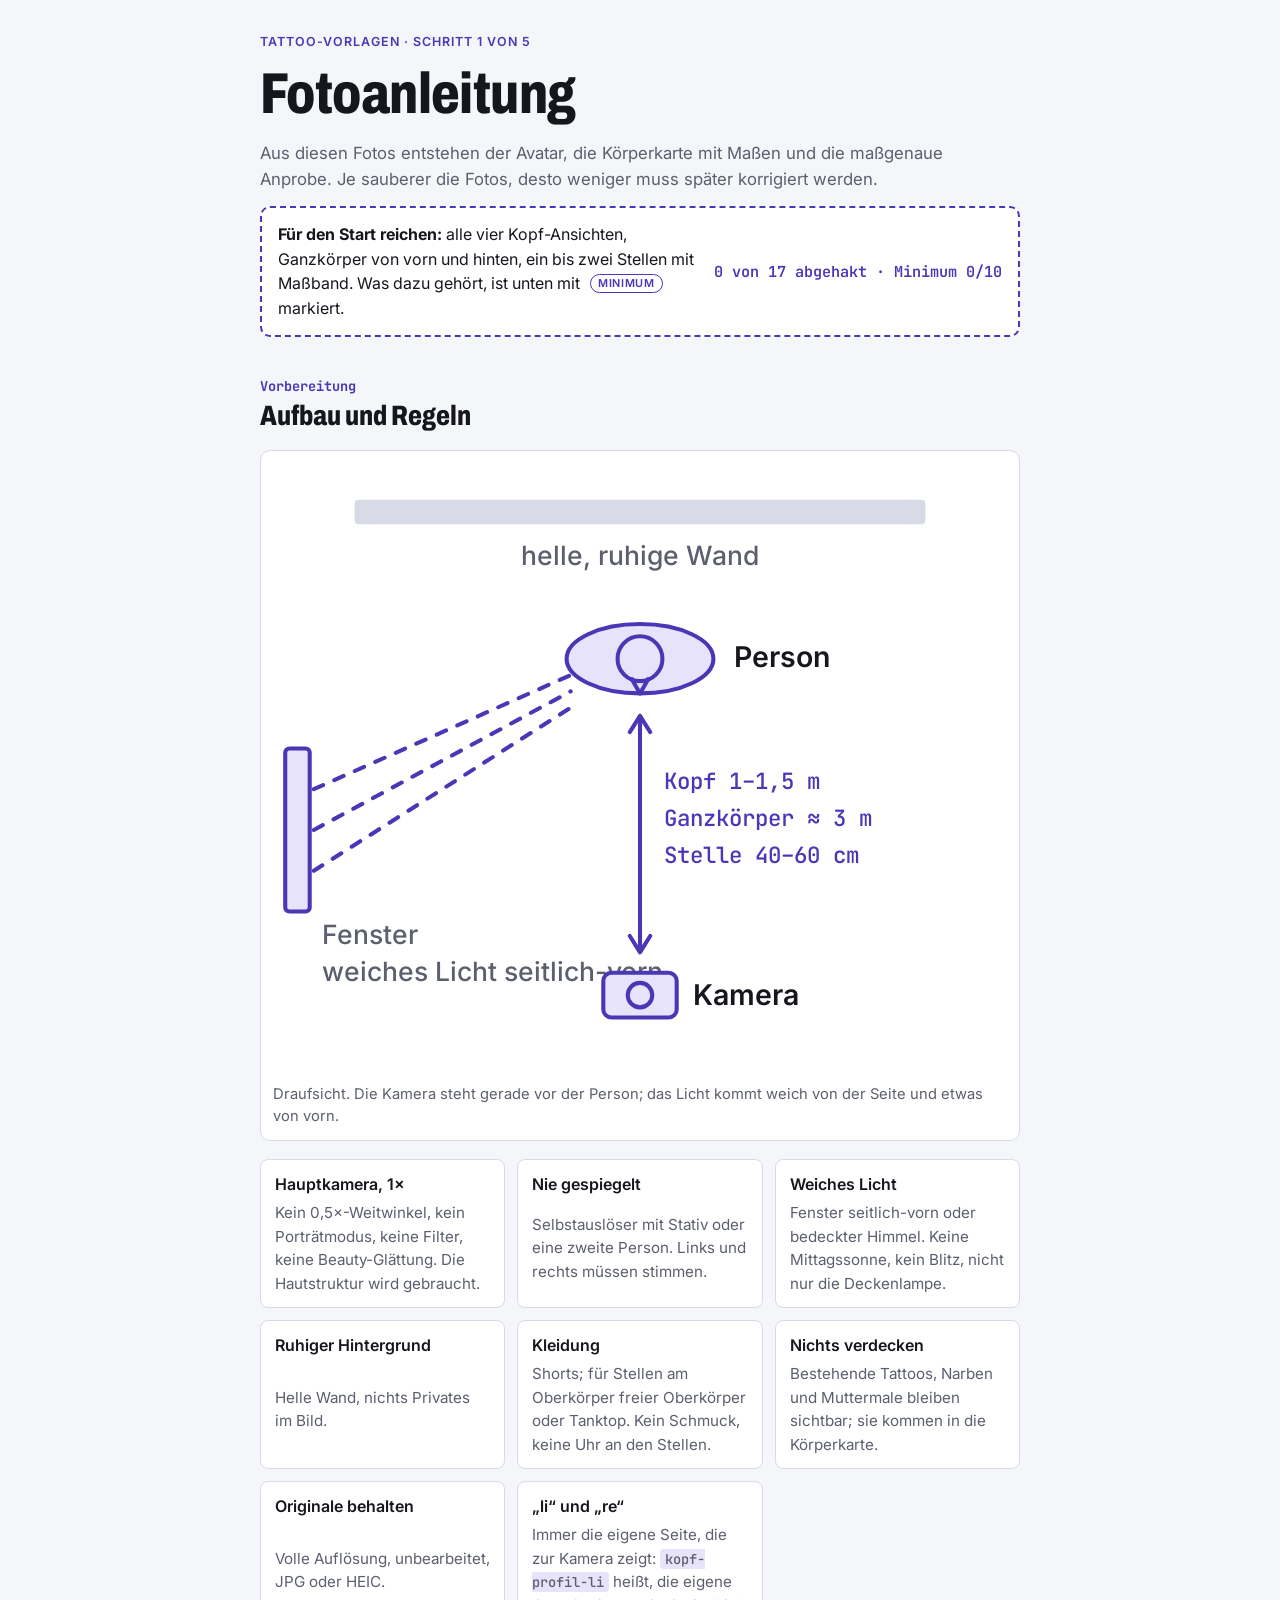
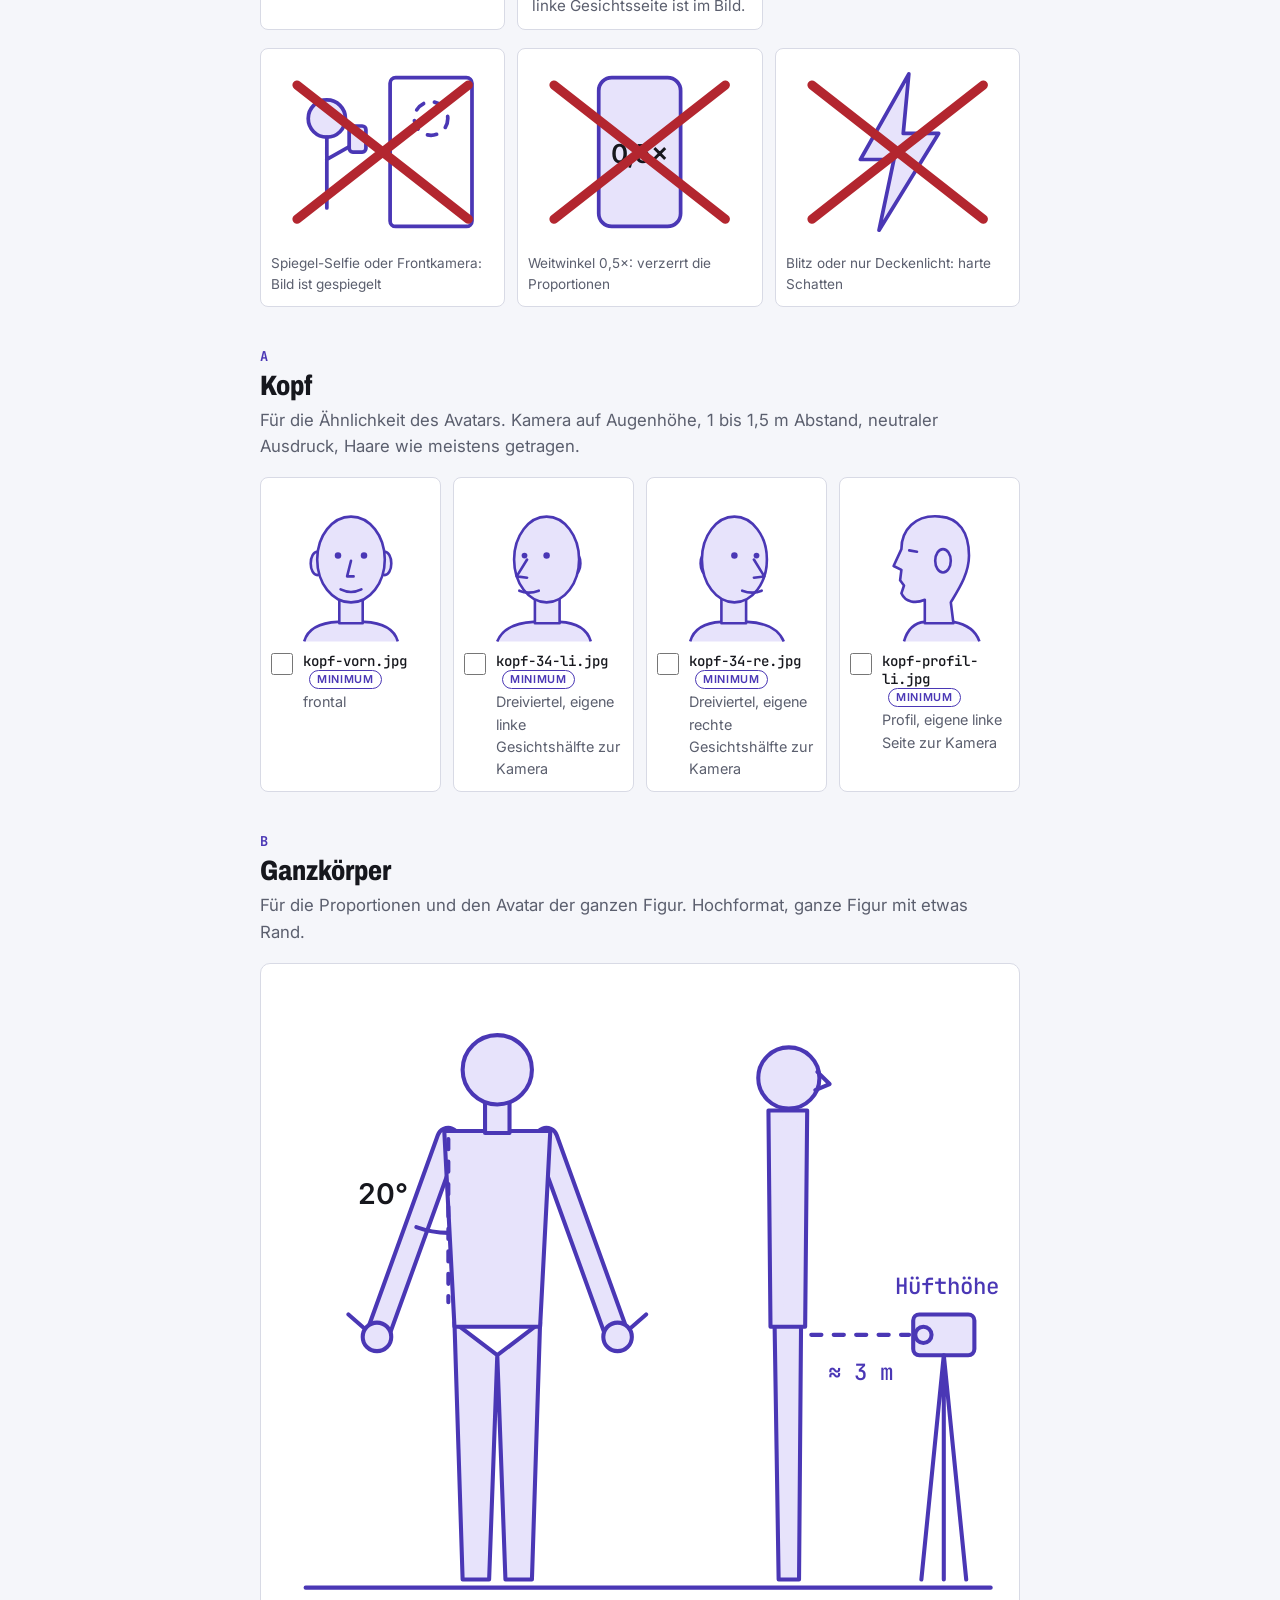
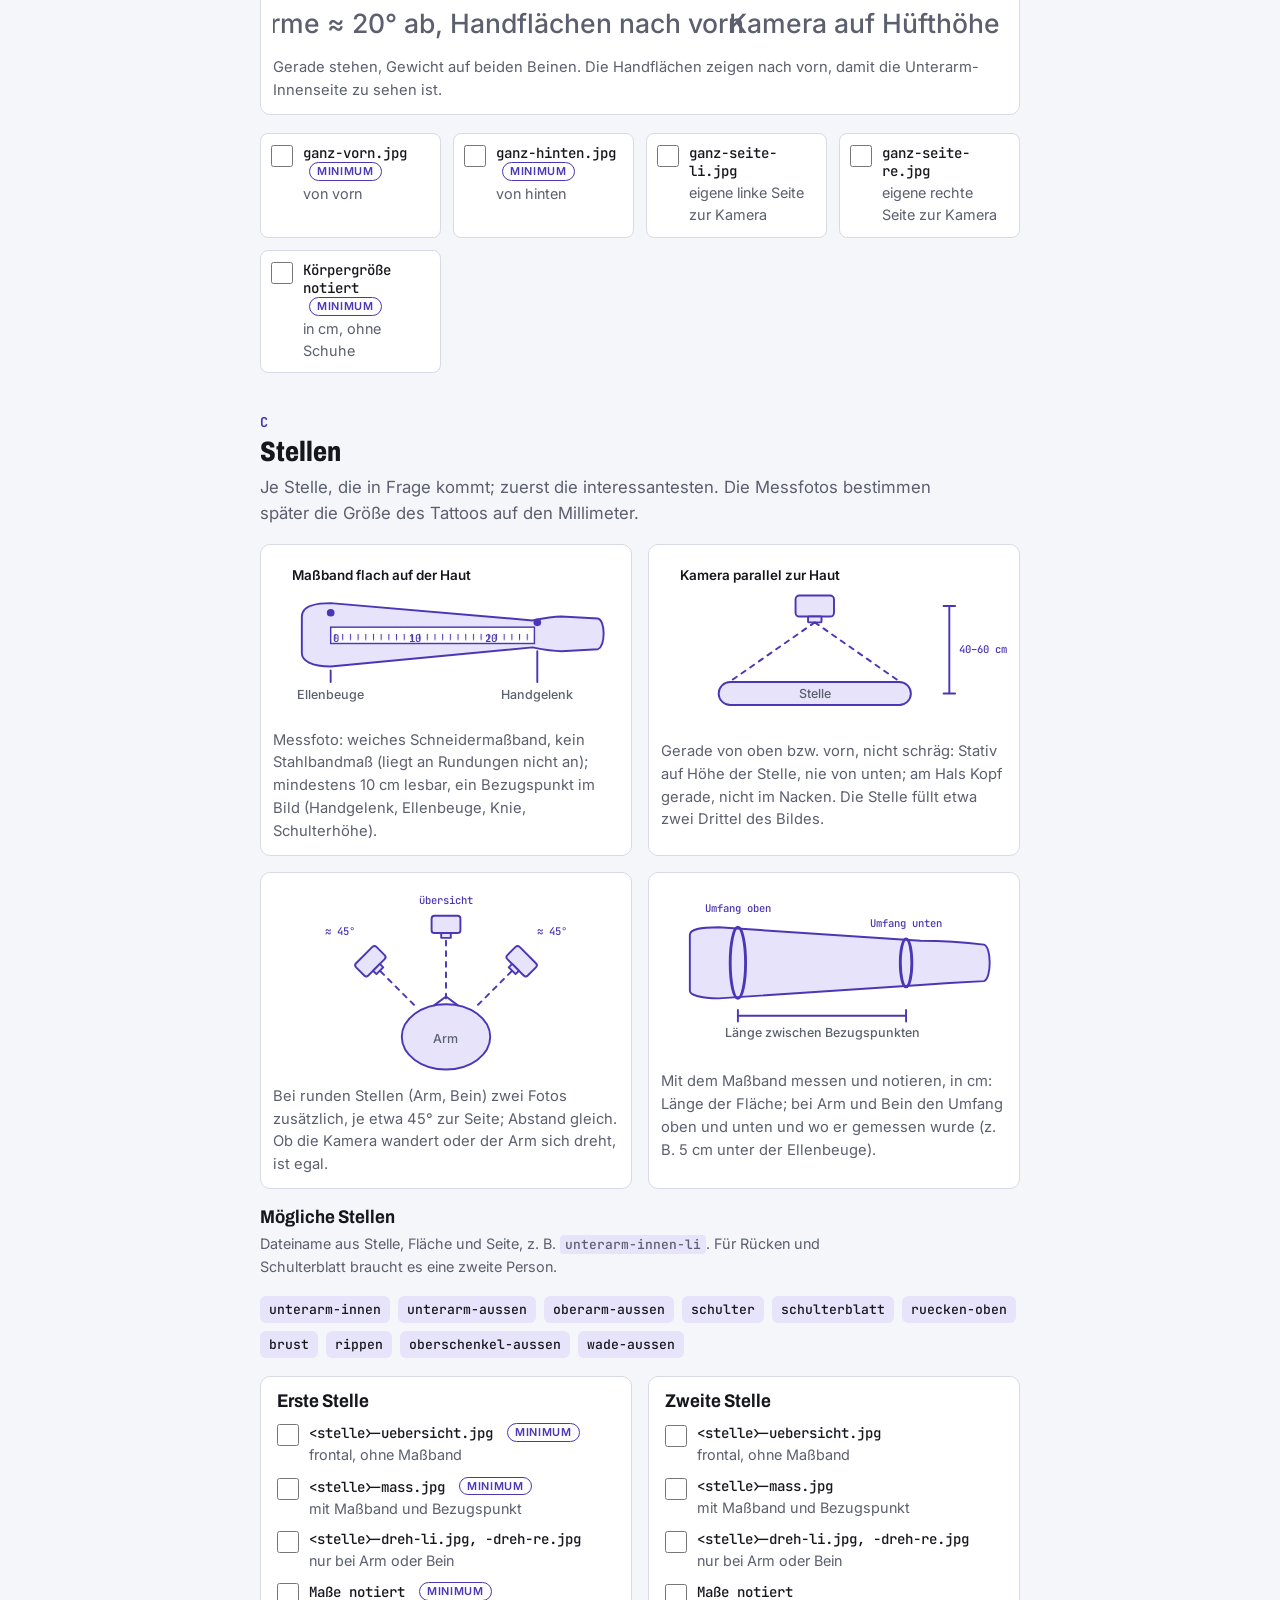
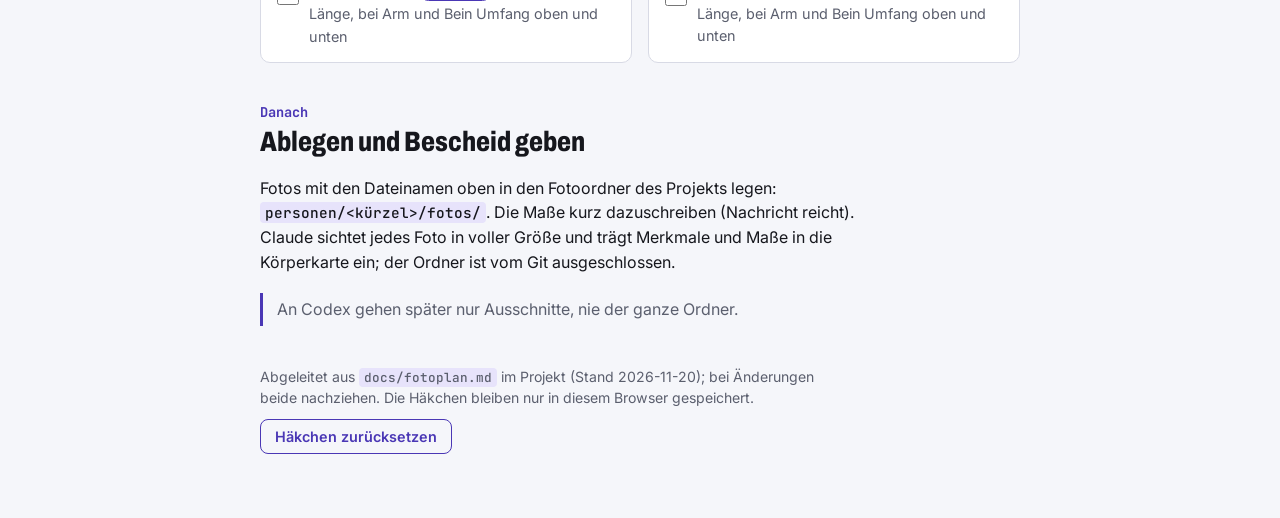
==== index.html @ 84c8594e "Fotoanleitung fuer Koerper-Avatar und Tattoo-Anprobe Co-Authored-By: Claude Opus 5.5 <noreply@anthro" ====
<!doctype html>
<html lang="de">
<head>
<meta charset="utf-8">
<meta name="viewport" content="width=device-width, initial-scale=1">
<title>Fotoanleitung Tattoo-Vorlagen</title>
<meta name="claude:viewport-fit-sides" content="cover">
<link rel="stylesheet" href="https://fonts.googleapis.com/css2?family=Archivo:wdth,wght@62..125,600..800&family=Inter:wght@400;500;600&family=JetBrains+Mono:wght@500&display=swap">
<style>
/* Layout: eine Spalte wie ein Arbeitsblatt fürs Handy, Skizzen in Schablonen-Violett (Farbe von Thermo-Stencils) */
:root {
  --paper: #f5f6fa;
  --card: #ffffff;
  --ink: #16171d;
  --muted: #5b5f6e;
  --line: #d8dae5;
  --stencil: #4a37b5;
  --stencil-soft: #e7e3fb;
  --warn: #b3262f;
  --display: "Archivo", "Arial Narrow", "Helvetica Neue", Arial, sans-serif;
  --body: "Inter", "Segoe UI", system-ui, sans-serif;
  --mono: "JetBrains Mono", "Cascadia Mono", Consolas, monospace;
}
@media (prefers-color-scheme: dark) {
  :root:not([data-theme="light"]) {
    --paper: #111218; --card: #191a22; --ink: #eceef5; --muted: #a2a6b6; --line: #2c2e3b;
    --stencil: #a99cff; --stencil-soft: #262049; --warn: #ff6d74; color-scheme: dark;
  }
}
:root[data-theme="dark"] {
  --paper: #111218; --card: #191a22; --ink: #eceef5; --muted: #a2a6b6; --line: #2c2e3b;
  --stencil: #a99cff; --stencil-soft: #262049; --warn: #ff6d74; color-scheme: dark;
}
body { background: var(--paper); color: var(--ink); font: 400 16px/1.55 var(--body); }
.wrap { max-width: 760px; margin: 0 auto; padding-block: 28px 56px;
  padding-left: max(16px, env(safe-area-inset-left, 0px)); padding-right: max(16px, env(safe-area-inset-right, 0px));
  display: grid; gap: 40px; }
h1, h2, h3 { font-family: var(--display); font-stretch: 78%; text-wrap: balance; margin: 0; line-height: 1.1; }
h1 { font-size: clamp(2.4rem, 9vw, 3.6rem); font-weight: 800; letter-spacing: -0.01em; }
h2 { font-size: 1.75rem; font-weight: 800; }
h3 { font-size: 1.15rem; font-weight: 700; font-stretch: 90%; }
p { margin: 0; max-width: 65ch; }
.eyebrow { font: 600 0.78rem/1 var(--body); letter-spacing: 0.08em; text-transform: uppercase; color: var(--stencil); }
.lead { color: var(--muted); font-size: 1.05rem; }
header { display: grid; gap: 14px; }
.minimum { display: flex; flex-wrap: wrap; gap: 12px 20px; align-items: center; justify-content: space-between;
  border: 2px dashed var(--stencil); border-radius: 10px; padding: 14px 16px; background: var(--card); }
.minimum p { min-width: 0; flex: 1 1 260px; }
.progress { font: 600 0.95rem var(--mono); color: var(--stencil); white-space: nowrap; font-variant-numeric: tabular-nums; }
section { display: grid; gap: 18px; }
.sec-head { display: grid; gap: 6px; }
.sec-head .tag { font: 700 0.85rem var(--mono); color: var(--stencil); }
.rules { display: grid; grid-template-columns: repeat(auto-fit, minmax(220px, 1fr)); gap: 12px; }
.rule { background: var(--card); border: 1px solid var(--line); border-radius: 8px; padding: 12px 14px; display: grid; gap: 4px; min-width: 0; }
.rule b { font-weight: 600; }
.rule span { color: var(--muted); font-size: 0.95rem; }
figure { margin: 0; display: grid; gap: 8px; min-width: 0; }
figcaption { color: var(--muted); font-size: 0.92rem; }
.sk { width: 100%; height: auto; display: block; max-width: 100%; }
.sheet { background: var(--card); border: 1px solid var(--line); border-radius: 10px; padding: 12px; }
.sk .l { fill: none; stroke: var(--stencil); stroke-width: 2; stroke-linecap: round; stroke-linejoin: round; }
.sk .f { fill: var(--stencil-soft); stroke: var(--stencil); stroke-width: 2; stroke-linejoin: round; }
.sk .solid { fill: var(--stencil); }
.sk .d { stroke-dasharray: 5 6; }
.sk .wall { fill: var(--line); }
.sk .paper { fill: var(--card); stroke: var(--stencil); stroke-width: 1.5; }
.sk .limb-o { fill: none; stroke: var(--stencil); stroke-width: 13; stroke-linecap: round; }
.sk .limb-i { fill: none; stroke: var(--stencil-soft); stroke-width: 9; stroke-linecap: round; }
.sk .x { stroke: var(--warn); stroke-width: 5; stroke-linecap: round; }
.sk text { font-family: var(--body); }
.sk .t { fill: var(--muted); font-size: 13px; font-weight: 500; }
.sk .tl { fill: var(--ink); font-size: 14px; font-weight: 600; }
.sk .tm { fill: var(--stencil); font: 500 11px var(--mono); }
.nots { display: grid; grid-template-columns: repeat(3, minmax(0, 1fr)); gap: 12px; }
.nots figure { background: var(--card); border: 1px solid var(--line); border-radius: 8px; padding: 10px; }
.nots figcaption { font-size: 0.85rem; }
.views { display: grid; grid-template-columns: repeat(auto-fit, minmax(150px, 1fr)); gap: 12px; }
.view { background: var(--card); border: 1px solid var(--line); border-radius: 8px; padding: 10px; display: grid; gap: 8px; align-content: start; min-width: 0; }
.view svg { max-width: 130px; margin: 0 auto; }
.check { display: flex; gap: 10px; align-items: flex-start; cursor: pointer; min-width: 0; }
.check input { width: 22px; height: 22px; margin: 1px 0 0; accent-color: var(--stencil); flex: none; }
.check input:focus-visible { outline: 3px solid var(--stencil); outline-offset: 2px; }
.check .txt { display: grid; gap: 2px; min-width: 0; }
.file { font: 500 0.88rem var(--mono); color: var(--ink); overflow-wrap: anywhere; }
.desc { color: var(--muted); font-size: 0.9rem; }
.badge { display: inline-block; font: 600 0.68rem/1 var(--body); letter-spacing: 0.06em; text-transform: uppercase;
  color: var(--stencil); border: 1px solid var(--stencil); border-radius: 999px; padding: 3px 7px; vertical-align: 2px; margin-left: 6px; }
.checklist { display: grid; gap: 10px; background: var(--card); border: 1px solid var(--line); border-radius: 10px; padding: 14px 16px; }
.checklist h3 { margin-bottom: 2px; }
.two { display: grid; grid-template-columns: repeat(auto-fit, minmax(280px, 1fr)); gap: 16px; }
.chips { display: flex; flex-wrap: wrap; gap: 8px; }
.chip { font: 500 0.82rem var(--mono); background: var(--stencil-soft); color: var(--ink); border-radius: 6px; padding: 5px 9px; }
.note { border-left: 3px solid var(--stencil); padding: 4px 0 4px 14px; color: var(--muted); }
code { font: 500 0.9em var(--mono); background: var(--stencil-soft); padding: 1px 5px; border-radius: 4px; overflow-wrap: anywhere; }
button { font: 600 0.9rem var(--body); color: var(--stencil); background: transparent; border: 1.5px solid var(--stencil);
  border-radius: 8px; padding: 8px 14px; cursor: pointer; justify-self: start; }
button:focus-visible { outline: 3px solid var(--stencil); outline-offset: 2px; }
footer { color: var(--muted); font-size: 0.88rem; display: grid; gap: 10px; }
@media (max-width: 420px) { .nots { grid-template-columns: 1fr; } .nots figure { display: grid; grid-template-columns: 96px 1fr; align-items: center; } }
</style>
</head>
<body>

<div class="wrap">
<header>
  <div class="eyebrow">Tattoo-Vorlagen · Schritt 1 von 5</div>
  <h1>Fotoanleitung</h1>
  <p class="lead">Aus diesen Fotos entstehen der Avatar, die Körperkarte mit Maßen und die maßgenaue Anprobe. Je sauberer die Fotos, desto weniger muss später korrigiert werden.</p>
  <div class="minimum">
    <p><b>Für den Start reichen:</b> alle vier Kopf-Ansichten, Ganzkörper von vorn und hinten, ein bis zwei Stellen mit Maßband. Was dazu gehört, ist unten mit <span class="badge">Minimum</span> markiert.</p>
    <span class="progress" id="progress">0 von 0 abgehakt</span>
  </div>
</header>

<section aria-labelledby="aufbau">
  <div class="sec-head"><span class="tag">Vorbereitung</span><h2 id="aufbau">Aufbau und Regeln</h2></div>
  <figure class="sheet">
    <svg class="sk" viewBox="0 0 360 300" role="img" aria-label="Draufsicht: Person vor heller Wand, Fenster seitlich vorn, Kamera gerade davor">
      <rect class="wall" x="40" y="18" width="280" height="12" rx="2"/>
      <text class="t" x="180" y="50" text-anchor="middle">helle, ruhige Wand</text>
      <ellipse class="f" cx="180" cy="96" rx="36" ry="17"/>
      <circle class="f" cx="180" cy="96" r="11"/>
      <path class="l" d="M176 106 L180 113 L184 106"/>
      <text class="tl" x="226" y="100">Person</text>
      <rect class="f" x="6" y="140" width="12" height="80" rx="2"/>
      <text class="t" x="24" y="236">Fenster</text>
      <path class="l d" d="M20 160 L146 104 M20 180 L146 112 M20 200 L146 120"/>
      <text class="t" x="24" y="254">weiches Licht seitlich-vorn</text>
      <path class="l" d="M180 124 L180 240 M175 132 L180 124 L185 132 M175 232 L180 240 L185 232"/>
      <text class="tm" x="192" y="160">Kopf 1–1,5 m</text>
      <text class="tm" x="192" y="178">Ganzkörper ≈ 3 m</text>
      <text class="tm" x="192" y="196">Stelle 40–60 cm</text>
      <rect class="f" x="162" y="250" width="36" height="22" rx="4"/>
      <circle class="l" cx="180" cy="261" r="6"/>
      <text class="tl" x="206" y="266">Kamera</text>
    </svg>
    <figcaption>Draufsicht. Die Kamera steht gerade vor der Person; das Licht kommt weich von der Seite und etwas von vorn.</figcaption>
  </figure>

  <div class="rules">
    <div class="rule"><b>Hauptkamera, 1×</b><span>Kein 0,5×-Weitwinkel, kein Porträtmodus, keine Filter, keine Beauty-Glättung. Die Hautstruktur wird gebraucht.</span></div>
    <div class="rule"><b>Nie gespiegelt</b><span>Selbstauslöser mit Stativ oder eine zweite Person. Links und rechts müssen stimmen.</span></div>
    <div class="rule"><b>Weiches Licht</b><span>Fenster seitlich-vorn oder bedeckter Himmel. Keine Mittagssonne, kein Blitz, nicht nur die Deckenlampe.</span></div>
    <div class="rule"><b>Ruhiger Hintergrund</b><span>Helle Wand, nichts Privates im Bild.</span></div>
    <div class="rule"><b>Kleidung</b><span>Shorts; für Stellen am Oberkörper freier Oberkörper oder Tanktop. Kein Schmuck, keine Uhr an den Stellen.</span></div>
    <div class="rule"><b>Nichts verdecken</b><span>Bestehende Tattoos, Narben und Muttermale bleiben sichtbar; sie kommen in die Körperkarte.</span></div>
    <div class="rule"><b>Originale behalten</b><span>Volle Auflösung, unbearbeitet, JPG oder HEIC.</span></div>
    <div class="rule"><b>„li“ und „re“</b><span>Immer die eigene Seite, die zur Kamera zeigt: <code>kopf-profil-li</code> heißt, die eigene linke Gesichtsseite ist im Bild.</span></div>
  </div>

  <div class="nots">
    <figure>
      <svg class="sk" viewBox="0 0 120 100" role="img" aria-label="Spiegel-Selfie, durchgestrichen">
        <rect class="l" x="64" y="10" width="44" height="80" rx="3"/>
        <circle class="f" cx="30" cy="32" r="10"/>
        <path class="l" d="M30 42 L30 80 M30 54 L44 46"/>
        <rect class="f" x="42" y="36" width="9" height="14" rx="2"/>
        <circle class="l d" cx="86" cy="32" r="9"/>
        <path class="x" d="M14 14 L106 86 M106 14 L14 86"/>
      </svg>
      <figcaption>Spiegel-Selfie oder Frontkamera: Bild ist gespiegelt</figcaption>
    </figure>
    <figure>
      <svg class="sk" viewBox="0 0 120 100" role="img" aria-label="Weitwinkel 0,5×, durchgestrichen">
        <rect class="f" x="38" y="10" width="44" height="80" rx="7"/>
        <text class="tl" x="60" y="56" text-anchor="middle">0,5×</text>
        <path class="x" d="M14 14 L106 86 M106 14 L14 86"/>
      </svg>
      <figcaption>Weitwinkel 0,5×: verzerrt die Proportionen</figcaption>
    </figure>
    <figure>
      <svg class="sk" viewBox="0 0 120 100" role="img" aria-label="Blitz, durchgestrichen">
        <path class="f" d="M66 8 L40 54 L58 54 L50 92 L82 40 L63 40 Z"/>
        <path class="x" d="M14 14 L106 86 M106 14 L14 86"/>
      </svg>
      <figcaption>Blitz oder nur Deckenlicht: harte Schatten</figcaption>
    </figure>
  </div>
</section>

<section aria-labelledby="kopf">
  <div class="sec-head"><span class="tag">A</span><h2 id="kopf">Kopf</h2>
    <p class="lead">Für die Ähnlichkeit des Avatars. Kamera auf Augenhöhe, 1 bis 1,5 m Abstand, neutraler Ausdruck, Haare wie meistens getragen.</p></div>
  <div class="views">
    <div class="view">
      <svg class="sk" viewBox="0 0 100 120" role="img" aria-label="Kopf von vorn">
        <path class="f" d="M14 118 Q18 104 40 103 L60 103 Q82 104 86 118"/>
        <path class="f" d="M41 84 L41 104 L59 104 L59 84"/>
        <ellipse class="f" cx="24" cy="58" rx="5" ry="9"/>
        <ellipse class="f" cx="76" cy="58" rx="5" ry="9"/>
        <ellipse class="f" cx="50" cy="55" rx="26" ry="33"/>
        <circle class="solid" cx="40" cy="52" r="2.5"/>
        <circle class="solid" cx="60" cy="52" r="2.5"/>
        <path class="l" d="M50 56 L47 68 L52 68 M42 78 Q50 82 58 78"/>
      </svg>
      <label class="check"><input type="checkbox" id="c-kopf-vorn" data-min="1"><span class="txt"><span class="file">kopf-vorn.jpg <span class="badge">Minimum</span></span><span class="desc">frontal</span></span></label>
    </div>
    <div class="view">
      <svg class="sk" viewBox="0 0 100 120" role="img" aria-label="Kopf Dreiviertel, linke Gesichtshälfte zur Kamera">
        <path class="f" d="M14 118 Q20 104 42 103 L62 103 Q82 104 86 118"/>
        <path class="f" d="M43 84 L43 104 L62 104 L62 84"/>
        <ellipse class="f" cx="73" cy="58" rx="5" ry="9"/>
        <ellipse class="f" cx="52" cy="55" rx="25" ry="33"/>
        <circle class="solid" cx="35" cy="52" r="2.2"/>
        <circle class="solid" cx="52" cy="52" r="2.5"/>
        <path class="l" d="M37 55 L29 68 L37 69 M31 79 Q38 82 46 79"/>
      </svg>
      <label class="check"><input type="checkbox" id="c-kopf-34-li" data-min="1"><span class="txt"><span class="file">kopf-34-li.jpg <span class="badge">Minimum</span></span><span class="desc">Dreiviertel, eigene linke Gesichtshälfte zur Kamera</span></span></label>
    </div>
    <div class="view">
      <svg class="sk" viewBox="0 0 100 120" role="img" aria-label="Kopf Dreiviertel, rechte Gesichtshälfte zur Kamera">
        <g transform="translate(100 0) scale(-1 1)">
          <path class="f" d="M14 118 Q20 104 42 103 L62 103 Q82 104 86 118"/>
          <path class="f" d="M43 84 L43 104 L62 104 L62 84"/>
          <ellipse class="f" cx="73" cy="58" rx="5" ry="9"/>
          <ellipse class="f" cx="52" cy="55" rx="25" ry="33"/>
          <circle class="solid" cx="35" cy="52" r="2.2"/>
          <circle class="solid" cx="52" cy="52" r="2.5"/>
          <path class="l" d="M37 55 L29 68 L37 69 M31 79 Q38 82 46 79"/>
        </g>
      </svg>
      <label class="check"><input type="checkbox" id="c-kopf-34-re" data-min="1"><span class="txt"><span class="file">kopf-34-re.jpg <span class="badge">Minimum</span></span><span class="desc">Dreiviertel, eigene rechte Gesichtshälfte zur Kamera</span></span></label>
    </div>
    <div class="view">
      <svg class="sk" viewBox="0 0 100 120" role="img" aria-label="Kopf im Profil, linke Seite zur Kamera">
        <path class="f" d="M30 118 Q34 104 46 103 L68 103 Q84 106 88 118"/>
        <path class="f" d="M58 22 C38 20 28 33 28 47 L22 60 L28 63 L27 71 L30 75 L28 81 C31 88 39 89 46 86 L46 104 L68 104 L66 88 C72 78 80 66 80 52 C80 34 72 23 58 22 Z"/>
        <ellipse class="l" cx="60" cy="56" rx="6" ry="9"/>
        <path class="l" d="M34 48 L40 49"/>
      </svg>
      <label class="check"><input type="checkbox" id="c-kopf-profil-li" data-min="1"><span class="txt"><span class="file">kopf-profil-li.jpg <span class="badge">Minimum</span></span><span class="desc">Profil, eigene linke Seite zur Kamera</span></span></label>
    </div>
  </div>
</section>

<section aria-labelledby="ganz">
  <div class="sec-head"><span class="tag">B</span><h2 id="ganz">Ganzkörper</h2>
    <p class="lead">Für die Proportionen und den Avatar der ganzen Figur. Hochformat, ganze Figur mit etwas Rand.</p></div>
  <figure class="sheet">
    <svg class="sk" viewBox="0 0 360 330" role="img" aria-label="Haltung von vorn mit 20 Grad abgespreizten Armen, daneben Seitenansicht mit Kamera auf Hüfthöhe">
      <path class="limb-o" d="M86 80 L52 174 M134 80 L168 174"/>
      <path class="limb-i" d="M86 80 L52 174 M134 80 L168 174"/>
      <path class="f" d="M89 170 L93 296 L106 296 L110 186 Z M131 170 L127 296 L114 296 L110 186 Z"/>
      <path class="f" d="M84 76 L136 76 L131 172 L89 172 Z"/>
      <path class="f" d="M104 62 L104 77 L116 77 L116 62"/>
      <circle class="f" cx="110" cy="46" r="17"/>
      <circle class="f" cx="51" cy="177" r="7"/>
      <circle class="f" cx="169" cy="177" r="7"/>
      <path class="l" d="M45 173 L37 166 M175 173 L183 166"/>
      <path class="l d" d="M86 80 L86 160"/>
      <path class="l" d="M86 126 A46 46 0 0 1 70.3 123.2"/>
      <text class="tl" x="66" y="112" text-anchor="end">20°</text>
      <path class="limb-o" d="M253 74 L255 166"/>
      <path class="f" d="M246 170 L248 296 L258 296 L259 170 Z"/>
      <path class="f" d="M243 66 L262 66 L261 172 L244 172 Z"/>
      <path class="limb-i" d="M253 74 L255 166"/>
      <circle class="f" cx="253" cy="50" r="15"/>
      <path class="l" d="M267 47 L273 53 L266 56"/>
      <path class="l d" d="M264 176 L312 176"/>
      <rect class="f" x="314" y="166" width="30" height="20" rx="3"/>
      <circle class="l" cx="319" cy="176" r="4"/>
      <path class="l" d="M329 186 L318 296 M329 186 L340 296 M329 186 L329 296"/>
      <text class="tm" x="356" y="156" text-anchor="end">Hüfthöhe</text>
      <text class="tm" x="288" y="198" text-anchor="middle">≈ 3 m</text>
      <path class="l" d="M16 300 L352 300"/>
      <text class="t" x="110" y="322" text-anchor="middle">Arme ≈ 20° ab, Handflächen nach vorn</text>
      <text class="t" x="290" y="322" text-anchor="middle">Kamera auf Hüfthöhe</text>
    </svg>
    <figcaption>Gerade stehen, Gewicht auf beiden Beinen. Die Handflächen zeigen nach vorn, damit die Unterarm-Innenseite zu sehen ist.</figcaption>
  </figure>
  <div class="views">
    <label class="check view"><input type="checkbox" id="c-ganz-vorn" data-min="1"><span class="txt"><span class="file">ganz-vorn.jpg <span class="badge">Minimum</span></span><span class="desc">von vorn</span></span></label>
    <label class="check view"><input type="checkbox" id="c-ganz-hinten" data-min="1"><span class="txt"><span class="file">ganz-hinten.jpg <span class="badge">Minimum</span></span><span class="desc">von hinten</span></span></label>
    <label class="check view"><input type="checkbox" id="c-ganz-seite-li"><span class="txt"><span class="file">ganz-seite-li.jpg</span><span class="desc">eigene linke Seite zur Kamera</span></span></label>
    <label class="check view"><input type="checkbox" id="c-ganz-seite-re"><span class="txt"><span class="file">ganz-seite-re.jpg</span><span class="desc">eigene rechte Seite zur Kamera</span></span></label>
    <label class="check view"><input type="checkbox" id="c-groesse" data-min="1"><span class="txt"><span class="file">Körpergröße notiert <span class="badge">Minimum</span></span><span class="desc">in cm, ohne Schuhe</span></span></label>
  </div>
</section>

<section aria-labelledby="stellen">
  <div class="sec-head"><span class="tag">C</span><h2 id="stellen">Stellen</h2>
    <p class="lead">Je Stelle, die in Frage kommt; zuerst die interessantesten. Die Messfotos bestimmen später die Größe des Tattoos auf den Millimeter.</p></div>

  <div class="two">
    <figure class="sheet">
      <svg class="sk" viewBox="0 0 360 170" role="img" aria-label="Unterarm mit flach aufgelegtem Maßband zwischen Ellenbeuge und Handgelenk">
        <defs>
          <pattern id="ticks" width="8" height="16" patternUnits="userSpaceOnUse">
            <path class="l" d="M0.5 0 L0.5 6" style="stroke-width:1.2"/>
          </pattern>
        </defs>
        <text class="tl" x="20" y="24">Maßband flach auf der Haut</text>
        <path class="f" d="M30 62 C30 52 40 48 60 48 L270 66 C280 64 290 62 300 62 L338 64 C346 66 346 92 338 96 L300 98 C290 98 280 96 270 94 L60 114 C40 114 30 108 30 100 Z"/>
        <rect class="paper" x="60" y="73" width="212" height="17"/>
        <rect x="60" y="73" width="212" height="17" fill="url(#ticks)"/>
        <text class="tm" x="62" y="88">0</text>
        <text class="tm" x="141" y="88">10</text>
        <text class="tm" x="221" y="88">20</text>
        <circle class="solid" cx="60" cy="58" r="4"/>
        <circle class="solid" cx="275" cy="68" r="4"/>
        <path class="l" d="M60 118 L60 130 M275 98 L275 130"/>
        <text class="t" x="60" y="148" text-anchor="middle">Ellenbeuge</text>
        <text class="t" x="275" y="148" text-anchor="middle">Handgelenk</text>
      </svg>
      <figcaption>Messfoto: weiches Schneidermaßband, kein Stahlbandmaß (liegt an Rundungen nicht an); mindestens 10 cm lesbar, ein Bezugspunkt im Bild (Handgelenk, Ellenbeuge, Knie, Schulterhöhe).</figcaption>
    </figure>

    <figure class="sheet">
      <svg class="sk" viewBox="0 0 360 170" role="img" aria-label="Seitenansicht: Kamera parallel über der Stelle in 40 bis 60 Zentimetern">
        <text class="tl" x="20" y="24">Kamera parallel zur Haut</text>
        <rect class="f" x="140" y="40" width="40" height="22" rx="4"/>
        <rect class="f" x="153" y="62" width="14" height="6" rx="1"/>
        <path class="l d" d="M160 68 L74 128 M160 68 L246 128"/>
        <rect class="f" x="60" y="130" width="200" height="24" rx="12"/>
        <text class="t" x="160" y="147" text-anchor="middle">Stelle</text>
        <path class="l" d="M300 51 L300 142 M294 51 L306 51 M294 142 L306 142"/>
        <text class="tm" x="310" y="100">40–60 cm</text>
      </svg>
      <figcaption>Gerade von oben bzw. vorn, nicht schräg: Stativ auf Höhe der Stelle, nie von unten; am Hals Kopf gerade, nicht im Nacken. Die Stelle füllt etwa zwei Drittel des Bildes.</figcaption>
    </figure>

    <figure class="sheet">
      <svg class="sk" viewBox="0 0 360 200" role="img" aria-label="Querschnitt eines Arms mit drei Kamerapositionen: gerade und je 45 Grad zur Seite">
        <ellipse class="f" cx="180" cy="158" rx="46" ry="34"/>
        <path class="l" d="M168 125 L180 116 L192 125"/>
        <text class="t" x="180" y="164" text-anchor="middle">Arm</text>
        <path class="l d" d="M180 58 L180 118 M112 90 L150 128 M248 90 L210 128"/>
        <g transform="translate(180 42)"><rect class="f" x="-15" y="-10" width="30" height="18" rx="3"/><rect class="f" x="-5" y="8" width="10" height="5"/></g>
        <g transform="translate(102 80) rotate(-45)"><rect class="f" x="-15" y="-10" width="30" height="18" rx="3"/><rect class="f" x="-5" y="8" width="10" height="5"/></g>
        <g transform="translate(258 80) rotate(45)"><rect class="f" x="-15" y="-10" width="30" height="18" rx="3"/><rect class="f" x="-5" y="8" width="10" height="5"/></g>
        <text class="tm" x="180" y="20" text-anchor="middle">übersicht</text>
        <text class="tm" x="70" y="52" text-anchor="middle">≈ 45°</text>
        <text class="tm" x="290" y="52" text-anchor="middle">≈ 45°</text>
      </svg>
      <figcaption>Bei runden Stellen (Arm, Bein) zwei Fotos zusätzlich, je etwa 45° zur Seite; Abstand gleich. Ob die Kamera wandert oder der Arm sich dreht, ist egal.</figcaption>
    </figure>

    <figure class="sheet">
      <svg class="sk" viewBox="0 0 360 170" role="img" aria-label="Unterarm mit Umfang oben und unten und der Länge zwischen zwei Bezugspunkten">
        <path class="f" d="M30 52 C30 46 40 44 60 44 L270 58 C300 58 320 60 336 62 C344 64 344 98 336 100 L300 102 L270 104 L60 118 C40 118 30 114 30 110 Z"/>
        <ellipse class="l" cx="80" cy="81" rx="8" ry="37" style="stroke-width:3"/>
        <ellipse class="l" cx="255" cy="81" rx="6" ry="25" style="stroke-width:3"/>
        <text class="tm" x="80" y="28" text-anchor="middle">Umfang oben</text>
        <text class="tm" x="255" y="44" text-anchor="middle">Umfang unten</text>
        <path class="l" d="M80 136 L255 136 M80 130 L80 142 M255 130 L255 142"/>
        <text class="t" x="168" y="158" text-anchor="middle">Länge zwischen Bezugspunkten</text>
      </svg>
      <figcaption>Mit dem Maßband messen und notieren, in cm: Länge der Fläche; bei Arm und Bein den Umfang oben und unten und wo er gemessen wurde (z. B. 5 cm unter der Ellenbeuge).</figcaption>
    </figure>
  </div>

  <div class="sec-head"><h3>Mögliche Stellen</h3>
    <p class="desc">Dateiname aus Stelle, Fläche und Seite, z. B. <code>unterarm-innen-li</code>. Für Rücken und Schulterblatt braucht es eine zweite Person.</p></div>
  <div class="chips">
    <span class="chip">unterarm-innen</span><span class="chip">unterarm-aussen</span><span class="chip">oberarm-aussen</span>
    <span class="chip">schulter</span><span class="chip">schulterblatt</span><span class="chip">ruecken-oben</span><span class="chip">brust</span>
    <span class="chip">rippen</span><span class="chip">oberschenkel-aussen</span><span class="chip">wade-aussen</span>
  </div>

  <div class="two">
    <div class="checklist">
      <h3>Erste Stelle</h3>
      <label class="check"><input type="checkbox" id="c-s1-uebersicht" data-min="1"><span class="txt"><span class="file">&lt;stelle&gt;-uebersicht.jpg <span class="badge">Minimum</span></span><span class="desc">frontal, ohne Maßband</span></span></label>
      <label class="check"><input type="checkbox" id="c-s1-mass" data-min="1"><span class="txt"><span class="file">&lt;stelle&gt;-mass.jpg <span class="badge">Minimum</span></span><span class="desc">mit Maßband und Bezugspunkt</span></span></label>
      <label class="check"><input type="checkbox" id="c-s1-dreh"><span class="txt"><span class="file">&lt;stelle&gt;-dreh-li.jpg, -dreh-re.jpg</span><span class="desc">nur bei Arm oder Bein</span></span></label>
      <label class="check"><input type="checkbox" id="c-s1-masse" data-min="1"><span class="txt"><span class="file">Maße notiert <span class="badge">Minimum</span></span><span class="desc">Länge, bei Arm und Bein Umfang oben und unten</span></span></label>
    </div>
    <div class="checklist">
      <h3>Zweite Stelle</h3>
      <label class="check"><input type="checkbox" id="c-s2-uebersicht"><span class="txt"><span class="file">&lt;stelle&gt;-uebersicht.jpg</span><span class="desc">frontal, ohne Maßband</span></span></label>
      <label class="check"><input type="checkbox" id="c-s2-mass"><span class="txt"><span class="file">&lt;stelle&gt;-mass.jpg</span><span class="desc">mit Maßband und Bezugspunkt</span></span></label>
      <label class="check"><input type="checkbox" id="c-s2-dreh"><span class="txt"><span class="file">&lt;stelle&gt;-dreh-li.jpg, -dreh-re.jpg</span><span class="desc">nur bei Arm oder Bein</span></span></label>
      <label class="check"><input type="checkbox" id="c-s2-masse"><span class="txt"><span class="file">Maße notiert</span><span class="desc">Länge, bei Arm und Bein Umfang oben und unten</span></span></label>
    </div>
  </div>
</section>

<section aria-labelledby="ablage">
  <div class="sec-head"><span class="tag">Danach</span><h2 id="ablage">Ablegen und Bescheid geben</h2></div>
  <p>Fotos mit den Dateinamen oben in den Fotoordner des Projekts legen: <code>personen/&lt;kürzel&gt;/fotos/</code>. Die Maße kurz dazuschreiben (Nachricht reicht). Claude sichtet jedes Foto in voller Größe und trägt Merkmale und Maße in die Körperkarte ein; der Ordner ist vom Git ausgeschlossen.</p>
  <p class="note">An Codex gehen später nur Ausschnitte, nie der ganze Ordner.</p>
</section>

<footer>
  <p>Abgeleitet aus <code>docs/fotoplan.md</code> im Projekt (Stand 2026-11-20); bei Änderungen beide nachziehen. Die Häkchen bleiben nur in diesem Browser gespeichert.</p>
  <button type="button" id="reset">Häkchen zurücksetzen</button>
</footer>
</div>

<script>
(function () {
  var KEY = "fotoanleitung-v1";
  var boxes = Array.prototype.slice.call(document.querySelectorAll('input[type="checkbox"]'));
  var state = {};
  try { state = JSON.parse(localStorage.getItem(KEY) || "{}") || {}; } catch (e) { state = {}; }
  function save() { try { localStorage.setItem(KEY, JSON.stringify(state)); } catch (e) {} }
  function update() {
    var done = boxes.filter(function (b) { return b.checked; }).length;
    var mins = boxes.filter(function (b) { return b.dataset.min; });
    var minDone = mins.filter(function (b) { return b.checked; }).length;
    document.getElementById("progress").textContent =
      done + " von " + boxes.length + " abgehakt · Minimum " + minDone + "/" + mins.length;
  }
  boxes.forEach(function (b) {
    b.checked = !!state[b.id];
    b.addEventListener("change", function () { state[b.id] = b.checked; save(); update(); });
  });
  document.getElementById("reset").addEventListener("click", function () {
    boxes.forEach(function (b) { b.checked = false; }); state = {}; save(); update();
  });
  update();
})();
</script>
</body>
</html>
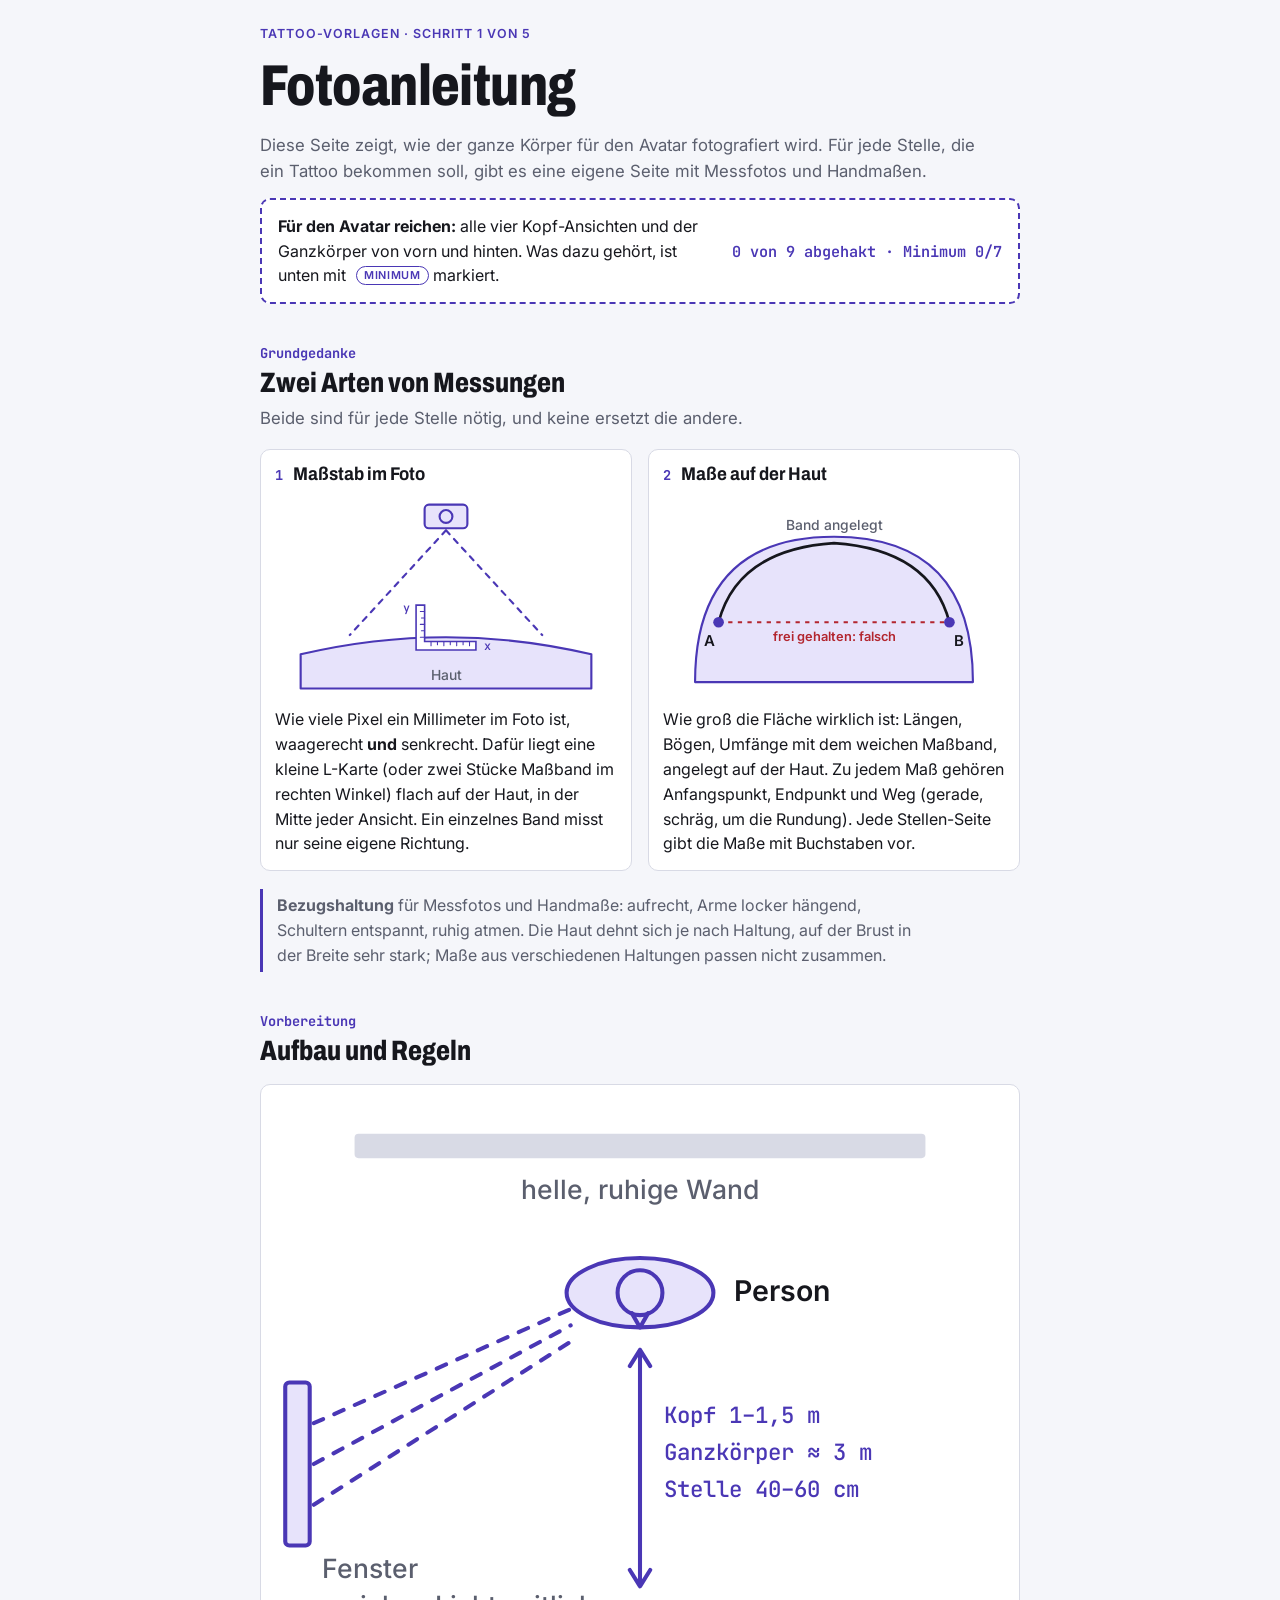
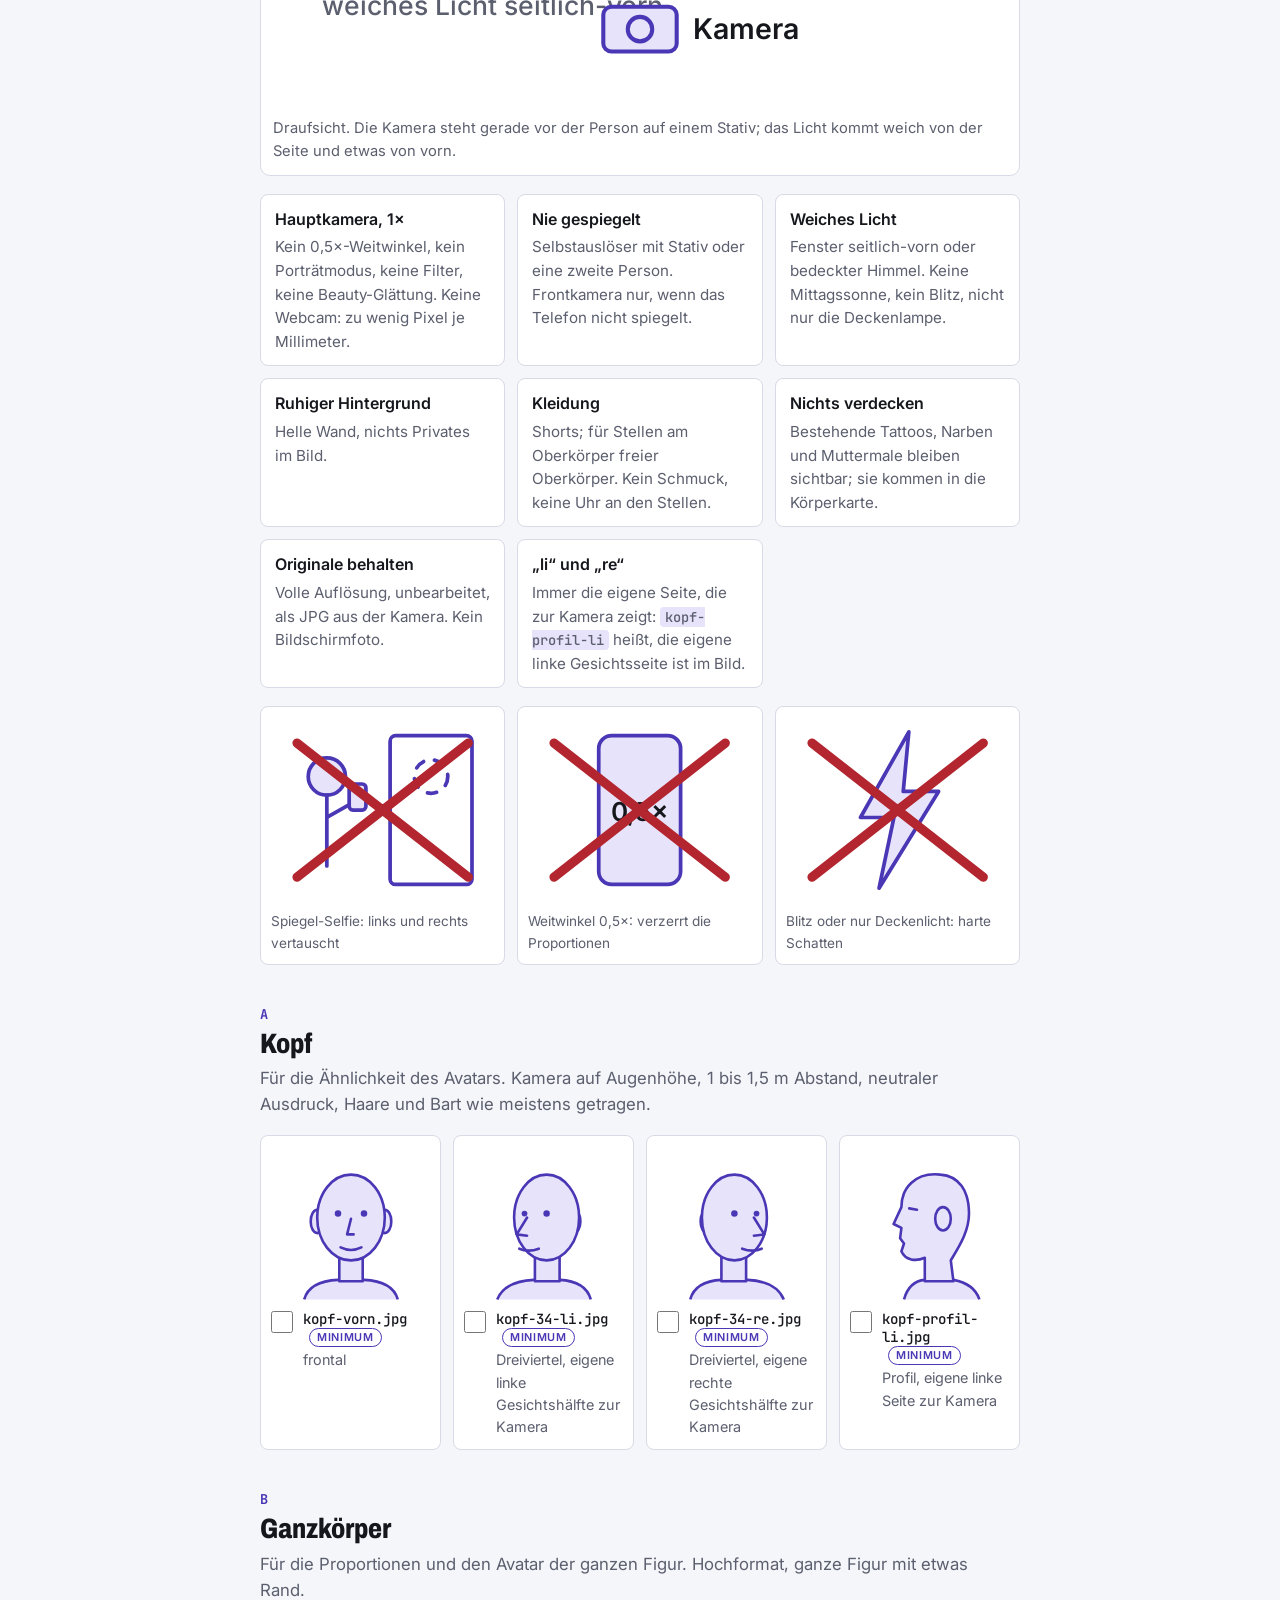
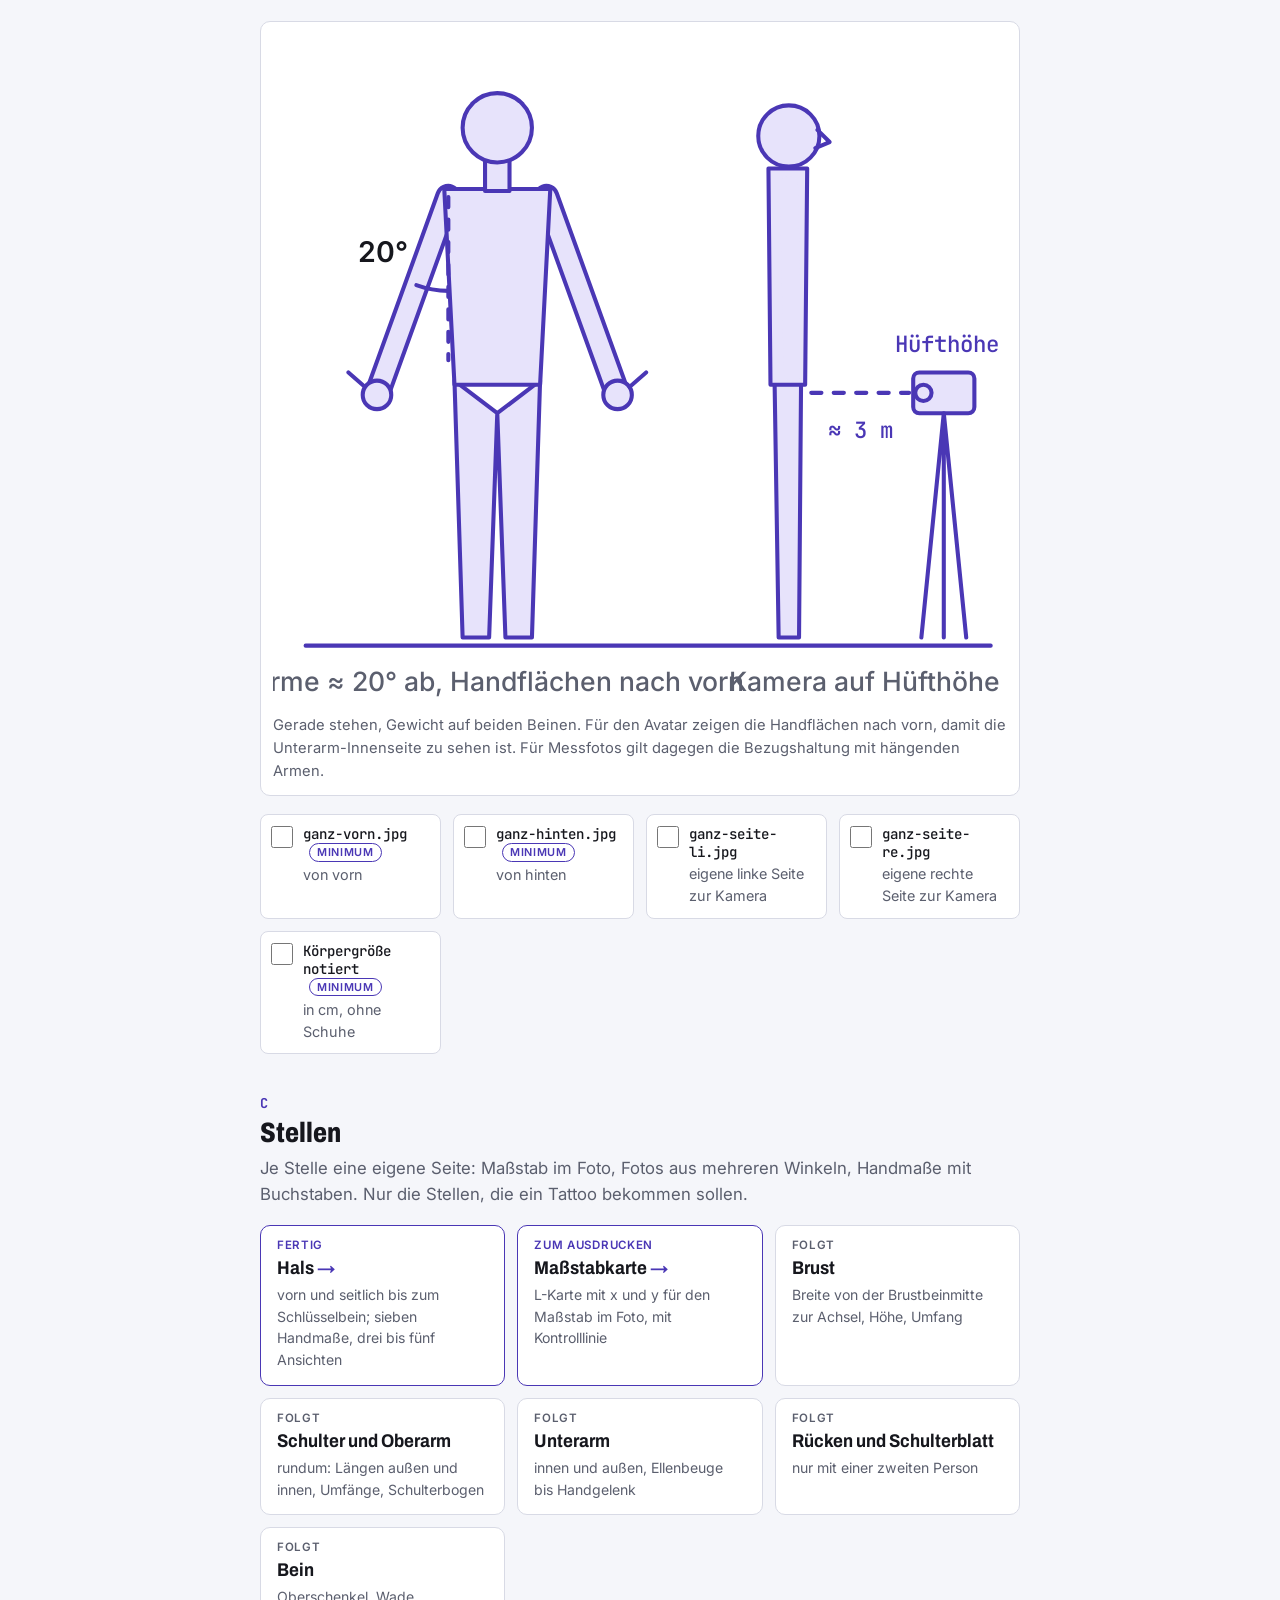
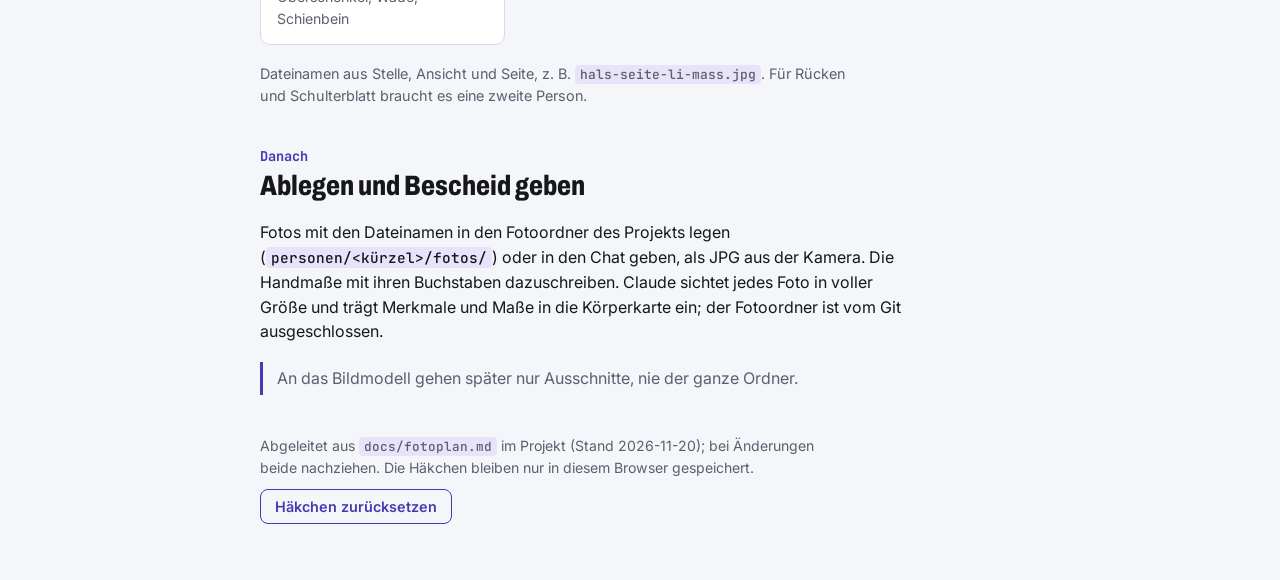
==== commit 4a831174: "Fotoanleitung: Hauptseite fuer den Avatar, zwei Arten von Messungen, Seite Hals, Massstabkarte Co-Au" ====
--- a/index.html
+++ b/index.html
@@ -2,115 +2,61 @@
 <html lang="de">
 <head>
 <meta charset="utf-8">
-<meta name="viewport" content="width=device-width, initial-scale=1">
+<meta name="viewport" content="width=device-width, initial-scale=1, viewport-fit=cover">
 <title>Fotoanleitung Tattoo-Vorlagen</title>
 <meta name="claude:viewport-fit-sides" content="cover">
 <link rel="stylesheet" href="https://fonts.googleapis.com/css2?family=Archivo:wdth,wght@62..125,600..800&family=Inter:wght@400;500;600&family=JetBrains+Mono:wght@500&display=swap">
-<style>
-/* Layout: eine Spalte wie ein Arbeitsblatt fürs Handy, Skizzen in Schablonen-Violett (Farbe von Thermo-Stencils) */
-:root {
-  --paper: #f5f6fa;
-  --card: #ffffff;
-  --ink: #16171d;
-  --muted: #5b5f6e;
-  --line: #d8dae5;
-  --stencil: #4a37b5;
-  --stencil-soft: #e7e3fb;
-  --warn: #b3262f;
-  --display: "Archivo", "Arial Narrow", "Helvetica Neue", Arial, sans-serif;
-  --body: "Inter", "Segoe UI", system-ui, sans-serif;
-  --mono: "JetBrains Mono", "Cascadia Mono", Consolas, monospace;
-}
-@media (prefers-color-scheme: dark) {
-  :root:not([data-theme="light"]) {
-    --paper: #111218; --card: #191a22; --ink: #eceef5; --muted: #a2a6b6; --line: #2c2e3b;
-    --stencil: #a99cff; --stencil-soft: #262049; --warn: #ff6d74; color-scheme: dark;
-  }
-}
-:root[data-theme="dark"] {
-  --paper: #111218; --card: #191a22; --ink: #eceef5; --muted: #a2a6b6; --line: #2c2e3b;
-  --stencil: #a99cff; --stencil-soft: #262049; --warn: #ff6d74; color-scheme: dark;
-}
-body { background: var(--paper); color: var(--ink); font: 400 16px/1.55 var(--body); }
-.wrap { max-width: 760px; margin: 0 auto; padding-block: 28px 56px;
-  padding-left: max(16px, env(safe-area-inset-left, 0px)); padding-right: max(16px, env(safe-area-inset-right, 0px));
-  display: grid; gap: 40px; }
-h1, h2, h3 { font-family: var(--display); font-stretch: 78%; text-wrap: balance; margin: 0; line-height: 1.1; }
-h1 { font-size: clamp(2.4rem, 9vw, 3.6rem); font-weight: 800; letter-spacing: -0.01em; }
-h2 { font-size: 1.75rem; font-weight: 800; }
-h3 { font-size: 1.15rem; font-weight: 700; font-stretch: 90%; }
-p { margin: 0; max-width: 65ch; }
-.eyebrow { font: 600 0.78rem/1 var(--body); letter-spacing: 0.08em; text-transform: uppercase; color: var(--stencil); }
-.lead { color: var(--muted); font-size: 1.05rem; }
-header { display: grid; gap: 14px; }
-.minimum { display: flex; flex-wrap: wrap; gap: 12px 20px; align-items: center; justify-content: space-between;
-  border: 2px dashed var(--stencil); border-radius: 10px; padding: 14px 16px; background: var(--card); }
-.minimum p { min-width: 0; flex: 1 1 260px; }
-.progress { font: 600 0.95rem var(--mono); color: var(--stencil); white-space: nowrap; font-variant-numeric: tabular-nums; }
-section { display: grid; gap: 18px; }
-.sec-head { display: grid; gap: 6px; }
-.sec-head .tag { font: 700 0.85rem var(--mono); color: var(--stencil); }
-.rules { display: grid; grid-template-columns: repeat(auto-fit, minmax(220px, 1fr)); gap: 12px; }
-.rule { background: var(--card); border: 1px solid var(--line); border-radius: 8px; padding: 12px 14px; display: grid; gap: 4px; min-width: 0; }
-.rule b { font-weight: 600; }
-.rule span { color: var(--muted); font-size: 0.95rem; }
-figure { margin: 0; display: grid; gap: 8px; min-width: 0; }
-figcaption { color: var(--muted); font-size: 0.92rem; }
-.sk { width: 100%; height: auto; display: block; max-width: 100%; }
-.sheet { background: var(--card); border: 1px solid var(--line); border-radius: 10px; padding: 12px; }
-.sk .l { fill: none; stroke: var(--stencil); stroke-width: 2; stroke-linecap: round; stroke-linejoin: round; }
-.sk .f { fill: var(--stencil-soft); stroke: var(--stencil); stroke-width: 2; stroke-linejoin: round; }
-.sk .solid { fill: var(--stencil); }
-.sk .d { stroke-dasharray: 5 6; }
-.sk .wall { fill: var(--line); }
-.sk .paper { fill: var(--card); stroke: var(--stencil); stroke-width: 1.5; }
-.sk .limb-o { fill: none; stroke: var(--stencil); stroke-width: 13; stroke-linecap: round; }
-.sk .limb-i { fill: none; stroke: var(--stencil-soft); stroke-width: 9; stroke-linecap: round; }
-.sk .x { stroke: var(--warn); stroke-width: 5; stroke-linecap: round; }
-.sk text { font-family: var(--body); }
-.sk .t { fill: var(--muted); font-size: 13px; font-weight: 500; }
-.sk .tl { fill: var(--ink); font-size: 14px; font-weight: 600; }
-.sk .tm { fill: var(--stencil); font: 500 11px var(--mono); }
-.nots { display: grid; grid-template-columns: repeat(3, minmax(0, 1fr)); gap: 12px; }
-.nots figure { background: var(--card); border: 1px solid var(--line); border-radius: 8px; padding: 10px; }
-.nots figcaption { font-size: 0.85rem; }
-.views { display: grid; grid-template-columns: repeat(auto-fit, minmax(150px, 1fr)); gap: 12px; }
-.view { background: var(--card); border: 1px solid var(--line); border-radius: 8px; padding: 10px; display: grid; gap: 8px; align-content: start; min-width: 0; }
-.view svg { max-width: 130px; margin: 0 auto; }
-.check { display: flex; gap: 10px; align-items: flex-start; cursor: pointer; min-width: 0; }
-.check input { width: 22px; height: 22px; margin: 1px 0 0; accent-color: var(--stencil); flex: none; }
-.check input:focus-visible { outline: 3px solid var(--stencil); outline-offset: 2px; }
-.check .txt { display: grid; gap: 2px; min-width: 0; }
-.file { font: 500 0.88rem var(--mono); color: var(--ink); overflow-wrap: anywhere; }
-.desc { color: var(--muted); font-size: 0.9rem; }
-.badge { display: inline-block; font: 600 0.68rem/1 var(--body); letter-spacing: 0.06em; text-transform: uppercase;
-  color: var(--stencil); border: 1px solid var(--stencil); border-radius: 999px; padding: 3px 7px; vertical-align: 2px; margin-left: 6px; }
-.checklist { display: grid; gap: 10px; background: var(--card); border: 1px solid var(--line); border-radius: 10px; padding: 14px 16px; }
-.checklist h3 { margin-bottom: 2px; }
-.two { display: grid; grid-template-columns: repeat(auto-fit, minmax(280px, 1fr)); gap: 16px; }
-.chips { display: flex; flex-wrap: wrap; gap: 8px; }
-.chip { font: 500 0.82rem var(--mono); background: var(--stencil-soft); color: var(--ink); border-radius: 6px; padding: 5px 9px; }
-.note { border-left: 3px solid var(--stencil); padding: 4px 0 4px 14px; color: var(--muted); }
-code { font: 500 0.9em var(--mono); background: var(--stencil-soft); padding: 1px 5px; border-radius: 4px; overflow-wrap: anywhere; }
-button { font: 600 0.9rem var(--body); color: var(--stencil); background: transparent; border: 1.5px solid var(--stencil);
-  border-radius: 8px; padding: 8px 14px; cursor: pointer; justify-self: start; }
-button:focus-visible { outline: 3px solid var(--stencil); outline-offset: 2px; }
-footer { color: var(--muted); font-size: 0.88rem; display: grid; gap: 10px; }
-@media (max-width: 420px) { .nots { grid-template-columns: 1fr; } .nots figure { display: grid; grid-template-columns: 96px 1fr; align-items: center; } }
-</style>
+<link rel="stylesheet" href="stil.css">
 </head>
 <body>
-
-<div class="wrap">
+<div class="wrap" data-seite="haupt">
 <header>
   <div class="eyebrow">Tattoo-Vorlagen · Schritt 1 von 5</div>
   <h1>Fotoanleitung</h1>
-  <p class="lead">Aus diesen Fotos entstehen der Avatar, die Körperkarte mit Maßen und die maßgenaue Anprobe. Je sauberer die Fotos, desto weniger muss später korrigiert werden.</p>
+  <p class="lead">Diese Seite zeigt, wie der ganze Körper für den Avatar fotografiert wird. Für jede Stelle, die ein Tattoo bekommen soll, gibt es eine eigene Seite mit Messfotos und Handmaßen.</p>
   <div class="minimum">
-    <p><b>Für den Start reichen:</b> alle vier Kopf-Ansichten, Ganzkörper von vorn und hinten, ein bis zwei Stellen mit Maßband. Was dazu gehört, ist unten mit <span class="badge">Minimum</span> markiert.</p>
+    <p><b>Für den Avatar reichen:</b> alle vier Kopf-Ansichten und der Ganzkörper von vorn und hinten. Was dazu gehört, ist unten mit <span class="badge">Minimum</span> markiert.</p>
     <span class="progress" id="progress">0 von 0 abgehakt</span>
   </div>
 </header>
+
+<section aria-labelledby="grund">
+  <div class="sec-head"><span class="tag">Grundgedanke</span><h2 id="grund">Zwei Arten von Messungen</h2>
+    <p class="lead">Beide sind für jede Stelle nötig, und keine ersetzt die andere.</p></div>
+  <div class="grund">
+    <figure>
+      <h3><span class="nr">1</span>Maßstab im Foto</h3>
+      <svg class="sk" viewBox="0 0 320 190" role="img" aria-label="Kamera über einer Hautfläche, darauf eine L-förmige Maßstabkarte mit x- und y-Achse">
+        <rect class="f" x="140" y="10" width="40" height="22" rx="4"/>
+        <circle class="l" cx="160" cy="21" r="6"/>
+        <path class="l d" d="M160 34 L70 132 M160 34 L250 132"/>
+        <path class="f" d="M24 150 Q160 118 296 150 L296 182 L24 182 Z"/>
+        <path class="paper" d="M132 104 L140 104 L140 138 L188 138 L188 146 L132 146 Z"/>
+        <path class="l" style="stroke-width:1" d="M140 110 L136 110 M140 116 L137 116 M140 122 L136 122 M140 128 L137 128 M140 134 L136 134 M146 138 L146 142 M152 138 L152 141 M158 138 L158 142 M164 138 L164 141 M170 138 L170 142 M176 138 L176 141 M182 138 L182 142"/>
+        <text class="tm" x="196" y="146">x</text>
+        <text class="tm" x="120" y="110">y</text>
+        <text class="t" x="160" y="174" text-anchor="middle">Haut</text>
+      </svg>
+      <p>Wie viele Pixel ein Millimeter im Foto ist, waagerecht <b>und</b> senkrecht. Dafür liegt eine kleine L-Karte (oder zwei Stücke Maßband im rechten Winkel) flach auf der Haut, in der Mitte jeder Ansicht. Ein einzelnes Band misst nur seine eigene Richtung.</p>
+    </figure>
+    <figure>
+      <h3><span class="nr">2</span>Maße auf der Haut</h3>
+      <svg class="sk" viewBox="0 0 320 190" role="img" aria-label="Gewölbte Hautfläche; das Maßband folgt der Wölbung von A nach B, eine gestrichelte Luftlinie ist zu kurz">
+        <path class="f" d="M30 176 Q30 40 160 40 Q290 40 290 176 Z"/>
+        <path class="m" d="M52 120 Q70 52 160 46 Q250 52 268 120"/>
+        <path class="warnl" d="M52 120 L268 120"/>
+        <circle class="solid" cx="52" cy="120" r="5"/>
+        <circle class="solid" cx="268" cy="120" r="5"/>
+        <text class="tl" x="38" y="142">A</text>
+        <text class="tl" x="272" y="142">B</text>
+        <text class="t" x="160" y="34" text-anchor="middle">Band angelegt</text>
+        <text class="tw" x="160" y="138" text-anchor="middle">frei gehalten: falsch</text>
+      </svg>
+      <p>Wie groß die Fläche wirklich ist: Längen, Bögen, Umfänge mit dem weichen Maßband, angelegt auf der Haut. Zu jedem Maß gehören Anfangspunkt, Endpunkt und Weg (gerade, schräg, um die Rundung). Jede Stellen-Seite gibt die Maße mit Buchstaben vor.</p>
+    </figure>
+  </div>
+  <p class="note"><b>Bezugshaltung</b> für Messfotos und Handmaße: aufrecht, Arme locker hängend, Schultern entspannt, ruhig atmen. Die Haut dehnt sich je nach Haltung, auf der Brust in der Breite sehr stark; Maße aus verschiedenen Haltungen passen nicht zusammen.</p>
+</section>
 
 <section aria-labelledby="aufbau">
   <div class="sec-head"><span class="tag">Vorbereitung</span><h2 id="aufbau">Aufbau und Regeln</h2></div>
@@ -134,17 +80,17 @@
       <circle class="l" cx="180" cy="261" r="6"/>
       <text class="tl" x="206" y="266">Kamera</text>
     </svg>
-    <figcaption>Draufsicht. Die Kamera steht gerade vor der Person; das Licht kommt weich von der Seite und etwas von vorn.</figcaption>
+    <figcaption>Draufsicht. Die Kamera steht gerade vor der Person auf einem Stativ; das Licht kommt weich von der Seite und etwas von vorn.</figcaption>
   </figure>
 
   <div class="rules">
-    <div class="rule"><b>Hauptkamera, 1×</b><span>Kein 0,5×-Weitwinkel, kein Porträtmodus, keine Filter, keine Beauty-Glättung. Die Hautstruktur wird gebraucht.</span></div>
-    <div class="rule"><b>Nie gespiegelt</b><span>Selbstauslöser mit Stativ oder eine zweite Person. Links und rechts müssen stimmen.</span></div>
+    <div class="rule"><b>Hauptkamera, 1×</b><span>Kein 0,5×-Weitwinkel, kein Porträtmodus, keine Filter, keine Beauty-Glättung. Keine Webcam: zu wenig Pixel je Millimeter.</span></div>
+    <div class="rule"><b>Nie gespiegelt</b><span>Selbstauslöser mit Stativ oder eine zweite Person. Frontkamera nur, wenn das Telefon nicht spiegelt.</span></div>
     <div class="rule"><b>Weiches Licht</b><span>Fenster seitlich-vorn oder bedeckter Himmel. Keine Mittagssonne, kein Blitz, nicht nur die Deckenlampe.</span></div>
     <div class="rule"><b>Ruhiger Hintergrund</b><span>Helle Wand, nichts Privates im Bild.</span></div>
-    <div class="rule"><b>Kleidung</b><span>Shorts; für Stellen am Oberkörper freier Oberkörper oder Tanktop. Kein Schmuck, keine Uhr an den Stellen.</span></div>
+    <div class="rule"><b>Kleidung</b><span>Shorts; für Stellen am Oberkörper freier Oberkörper. Kein Schmuck, keine Uhr an den Stellen.</span></div>
     <div class="rule"><b>Nichts verdecken</b><span>Bestehende Tattoos, Narben und Muttermale bleiben sichtbar; sie kommen in die Körperkarte.</span></div>
-    <div class="rule"><b>Originale behalten</b><span>Volle Auflösung, unbearbeitet, JPG oder HEIC.</span></div>
+    <div class="rule"><b>Originale behalten</b><span>Volle Auflösung, unbearbeitet, als JPG aus der Kamera. Kein Bildschirmfoto.</span></div>
     <div class="rule"><b>„li“ und „re“</b><span>Immer die eigene Seite, die zur Kamera zeigt: <code>kopf-profil-li</code> heißt, die eigene linke Gesichtsseite ist im Bild.</span></div>
   </div>
 
@@ -158,7 +104,7 @@
         <circle class="l d" cx="86" cy="32" r="9"/>
         <path class="x" d="M14 14 L106 86 M106 14 L14 86"/>
       </svg>
-      <figcaption>Spiegel-Selfie oder Frontkamera: Bild ist gespiegelt</figcaption>
+      <figcaption>Spiegel-Selfie: links und rechts vertauscht</figcaption>
     </figure>
     <figure>
       <svg class="sk" viewBox="0 0 120 100" role="img" aria-label="Weitwinkel 0,5×, durchgestrichen">
@@ -180,7 +126,7 @@
 
 <section aria-labelledby="kopf">
   <div class="sec-head"><span class="tag">A</span><h2 id="kopf">Kopf</h2>
-    <p class="lead">Für die Ähnlichkeit des Avatars. Kamera auf Augenhöhe, 1 bis 1,5 m Abstand, neutraler Ausdruck, Haare wie meistens getragen.</p></div>
+    <p class="lead">Für die Ähnlichkeit des Avatars. Kamera auf Augenhöhe, 1 bis 1,5 m Abstand, neutraler Ausdruck, Haare und Bart wie meistens getragen.</p></div>
   <div class="views">
     <div class="view">
       <svg class="sk" viewBox="0 0 100 120" role="img" aria-label="Kopf von vorn">
@@ -266,7 +212,7 @@
       <text class="t" x="110" y="322" text-anchor="middle">Arme ≈ 20° ab, Handflächen nach vorn</text>
       <text class="t" x="290" y="322" text-anchor="middle">Kamera auf Hüfthöhe</text>
     </svg>
-    <figcaption>Gerade stehen, Gewicht auf beiden Beinen. Die Handflächen zeigen nach vorn, damit die Unterarm-Innenseite zu sehen ist.</figcaption>
+    <figcaption>Gerade stehen, Gewicht auf beiden Beinen. Für den Avatar zeigen die Handflächen nach vorn, damit die Unterarm-Innenseite zu sehen ist. Für Messfotos gilt dagegen die Bezugshaltung mit hängenden Armen.</figcaption>
   </figure>
   <div class="views">
     <label class="check view"><input type="checkbox" id="c-ganz-vorn" data-min="1"><span class="txt"><span class="file">ganz-vorn.jpg <span class="badge">Minimum</span></span><span class="desc">von vorn</span></span></label>
@@ -279,106 +225,23 @@
 
 <section aria-labelledby="stellen">
   <div class="sec-head"><span class="tag">C</span><h2 id="stellen">Stellen</h2>
-    <p class="lead">Je Stelle, die in Frage kommt; zuerst die interessantesten. Die Messfotos bestimmen später die Größe des Tattoos auf den Millimeter.</p></div>
-
-  <div class="two">
-    <figure class="sheet">
-      <svg class="sk" viewBox="0 0 360 170" role="img" aria-label="Unterarm mit flach aufgelegtem Maßband zwischen Ellenbeuge und Handgelenk">
-        <defs>
-          <pattern id="ticks" width="8" height="16" patternUnits="userSpaceOnUse">
-            <path class="l" d="M0.5 0 L0.5 6" style="stroke-width:1.2"/>
-          </pattern>
-        </defs>
-        <text class="tl" x="20" y="24">Maßband flach auf der Haut</text>
-        <path class="f" d="M30 62 C30 52 40 48 60 48 L270 66 C280 64 290 62 300 62 L338 64 C346 66 346 92 338 96 L300 98 C290 98 280 96 270 94 L60 114 C40 114 30 108 30 100 Z"/>
-        <rect class="paper" x="60" y="73" width="212" height="17"/>
-        <rect x="60" y="73" width="212" height="17" fill="url(#ticks)"/>
-        <text class="tm" x="62" y="88">0</text>
-        <text class="tm" x="141" y="88">10</text>
-        <text class="tm" x="221" y="88">20</text>
-        <circle class="solid" cx="60" cy="58" r="4"/>
-        <circle class="solid" cx="275" cy="68" r="4"/>
-        <path class="l" d="M60 118 L60 130 M275 98 L275 130"/>
-        <text class="t" x="60" y="148" text-anchor="middle">Ellenbeuge</text>
-        <text class="t" x="275" y="148" text-anchor="middle">Handgelenk</text>
-      </svg>
-      <figcaption>Messfoto: weiches Schneidermaßband, kein Stahlbandmaß (liegt an Rundungen nicht an); mindestens 10 cm lesbar, ein Bezugspunkt im Bild (Handgelenk, Ellenbeuge, Knie, Schulterhöhe).</figcaption>
-    </figure>
-
-    <figure class="sheet">
-      <svg class="sk" viewBox="0 0 360 170" role="img" aria-label="Seitenansicht: Kamera parallel über der Stelle in 40 bis 60 Zentimetern">
-        <text class="tl" x="20" y="24">Kamera parallel zur Haut</text>
-        <rect class="f" x="140" y="40" width="40" height="22" rx="4"/>
-        <rect class="f" x="153" y="62" width="14" height="6" rx="1"/>
-        <path class="l d" d="M160 68 L74 128 M160 68 L246 128"/>
-        <rect class="f" x="60" y="130" width="200" height="24" rx="12"/>
-        <text class="t" x="160" y="147" text-anchor="middle">Stelle</text>
-        <path class="l" d="M300 51 L300 142 M294 51 L306 51 M294 142 L306 142"/>
-        <text class="tm" x="310" y="100">40–60 cm</text>
-      </svg>
-      <figcaption>Gerade von oben bzw. vorn, nicht schräg: Stativ auf Höhe der Stelle, nie von unten; am Hals Kopf gerade, nicht im Nacken. Die Stelle füllt etwa zwei Drittel des Bildes.</figcaption>
-    </figure>
-
-    <figure class="sheet">
-      <svg class="sk" viewBox="0 0 360 200" role="img" aria-label="Querschnitt eines Arms mit drei Kamerapositionen: gerade und je 45 Grad zur Seite">
-        <ellipse class="f" cx="180" cy="158" rx="46" ry="34"/>
-        <path class="l" d="M168 125 L180 116 L192 125"/>
-        <text class="t" x="180" y="164" text-anchor="middle">Arm</text>
-        <path class="l d" d="M180 58 L180 118 M112 90 L150 128 M248 90 L210 128"/>
-        <g transform="translate(180 42)"><rect class="f" x="-15" y="-10" width="30" height="18" rx="3"/><rect class="f" x="-5" y="8" width="10" height="5"/></g>
-        <g transform="translate(102 80) rotate(-45)"><rect class="f" x="-15" y="-10" width="30" height="18" rx="3"/><rect class="f" x="-5" y="8" width="10" height="5"/></g>
-        <g transform="translate(258 80) rotate(45)"><rect class="f" x="-15" y="-10" width="30" height="18" rx="3"/><rect class="f" x="-5" y="8" width="10" height="5"/></g>
-        <text class="tm" x="180" y="20" text-anchor="middle">übersicht</text>
-        <text class="tm" x="70" y="52" text-anchor="middle">≈ 45°</text>
-        <text class="tm" x="290" y="52" text-anchor="middle">≈ 45°</text>
-      </svg>
-      <figcaption>Bei runden Stellen (Arm, Bein) zwei Fotos zusätzlich, je etwa 45° zur Seite; Abstand gleich. Ob die Kamera wandert oder der Arm sich dreht, ist egal.</figcaption>
-    </figure>
-
-    <figure class="sheet">
-      <svg class="sk" viewBox="0 0 360 170" role="img" aria-label="Unterarm mit Umfang oben und unten und der Länge zwischen zwei Bezugspunkten">
-        <path class="f" d="M30 52 C30 46 40 44 60 44 L270 58 C300 58 320 60 336 62 C344 64 344 98 336 100 L300 102 L270 104 L60 118 C40 118 30 114 30 110 Z"/>
-        <ellipse class="l" cx="80" cy="81" rx="8" ry="37" style="stroke-width:3"/>
-        <ellipse class="l" cx="255" cy="81" rx="6" ry="25" style="stroke-width:3"/>
-        <text class="tm" x="80" y="28" text-anchor="middle">Umfang oben</text>
-        <text class="tm" x="255" y="44" text-anchor="middle">Umfang unten</text>
-        <path class="l" d="M80 136 L255 136 M80 130 L80 142 M255 130 L255 142"/>
-        <text class="t" x="168" y="158" text-anchor="middle">Länge zwischen Bezugspunkten</text>
-      </svg>
-      <figcaption>Mit dem Maßband messen und notieren, in cm: Länge der Fläche; bei Arm und Bein den Umfang oben und unten und wo er gemessen wurde (z. B. 5 cm unter der Ellenbeuge).</figcaption>
-    </figure>
-  </div>
-
-  <div class="sec-head"><h3>Mögliche Stellen</h3>
-    <p class="desc">Dateiname aus Stelle, Fläche und Seite, z. B. <code>unterarm-innen-li</code>. Für Rücken und Schulterblatt braucht es eine zweite Person.</p></div>
-  <div class="chips">
-    <span class="chip">unterarm-innen</span><span class="chip">unterarm-aussen</span><span class="chip">oberarm-aussen</span>
-    <span class="chip">schulter</span><span class="chip">schulterblatt</span><span class="chip">ruecken-oben</span><span class="chip">brust</span>
-    <span class="chip">rippen</span><span class="chip">oberschenkel-aussen</span><span class="chip">wade-aussen</span>
-  </div>
-
-  <div class="two">
-    <div class="checklist">
-      <h3>Erste Stelle</h3>
-      <label class="check"><input type="checkbox" id="c-s1-uebersicht" data-min="1"><span class="txt"><span class="file">&lt;stelle&gt;-uebersicht.jpg <span class="badge">Minimum</span></span><span class="desc">frontal, ohne Maßband</span></span></label>
-      <label class="check"><input type="checkbox" id="c-s1-mass" data-min="1"><span class="txt"><span class="file">&lt;stelle&gt;-mass.jpg <span class="badge">Minimum</span></span><span class="desc">mit Maßband und Bezugspunkt</span></span></label>
-      <label class="check"><input type="checkbox" id="c-s1-dreh"><span class="txt"><span class="file">&lt;stelle&gt;-dreh-li.jpg, -dreh-re.jpg</span><span class="desc">nur bei Arm oder Bein</span></span></label>
-      <label class="check"><input type="checkbox" id="c-s1-masse" data-min="1"><span class="txt"><span class="file">Maße notiert <span class="badge">Minimum</span></span><span class="desc">Länge, bei Arm und Bein Umfang oben und unten</span></span></label>
-    </div>
-    <div class="checklist">
-      <h3>Zweite Stelle</h3>
-      <label class="check"><input type="checkbox" id="c-s2-uebersicht"><span class="txt"><span class="file">&lt;stelle&gt;-uebersicht.jpg</span><span class="desc">frontal, ohne Maßband</span></span></label>
-      <label class="check"><input type="checkbox" id="c-s2-mass"><span class="txt"><span class="file">&lt;stelle&gt;-mass.jpg</span><span class="desc">mit Maßband und Bezugspunkt</span></span></label>
-      <label class="check"><input type="checkbox" id="c-s2-dreh"><span class="txt"><span class="file">&lt;stelle&gt;-dreh-li.jpg, -dreh-re.jpg</span><span class="desc">nur bei Arm oder Bein</span></span></label>
-      <label class="check"><input type="checkbox" id="c-s2-masse"><span class="txt"><span class="file">Maße notiert</span><span class="desc">Länge, bei Arm und Bein Umfang oben und unten</span></span></label>
-    </div>
-  </div>
+    <p class="lead">Je Stelle eine eigene Seite: Maßstab im Foto, Fotos aus mehreren Winkeln, Handmaße mit Buchstaben. Nur die Stellen, die ein Tattoo bekommen sollen.</p></div>
+  <div class="parts">
+    <a class="part" href="hals.html"><span class="status">fertig</span><h3>Hals</h3><span class="desc">vorn und seitlich bis zum Schlüsselbein; sieben Handmaße, drei bis fünf Ansichten</span></a>
+    <a class="part" href="massstab.html"><span class="status">zum Ausdrucken</span><h3>Maßstabkarte</h3><span class="desc">L-Karte mit x und y für den Maßstab im Foto, mit Kontrolllinie</span></a>
+    <div class="part"><span class="status">folgt</span><h3>Brust</h3><span class="desc">Breite von der Brustbeinmitte zur Achsel, Höhe, Umfang</span></div>
+    <div class="part"><span class="status">folgt</span><h3>Schulter und Oberarm</h3><span class="desc">rundum: Längen außen und innen, Umfänge, Schulterbogen</span></div>
+    <div class="part"><span class="status">folgt</span><h3>Unterarm</h3><span class="desc">innen und außen, Ellenbeuge bis Handgelenk</span></div>
+    <div class="part"><span class="status">folgt</span><h3>Rücken und Schulterblatt</h3><span class="desc">nur mit einer zweiten Person</span></div>
+    <div class="part"><span class="status">folgt</span><h3>Bein</h3><span class="desc">Oberschenkel, Wade, Schienbein</span></div>
+  </div>
+  <p class="desc">Dateinamen aus Stelle, Ansicht und Seite, z. B. <code>hals-seite-li-mass.jpg</code>. Für Rücken und Schulterblatt braucht es eine zweite Person.</p>
 </section>
 
 <section aria-labelledby="ablage">
   <div class="sec-head"><span class="tag">Danach</span><h2 id="ablage">Ablegen und Bescheid geben</h2></div>
-  <p>Fotos mit den Dateinamen oben in den Fotoordner des Projekts legen: <code>personen/&lt;kürzel&gt;/fotos/</code>. Die Maße kurz dazuschreiben (Nachricht reicht). Claude sichtet jedes Foto in voller Größe und trägt Merkmale und Maße in die Körperkarte ein; der Ordner ist vom Git ausgeschlossen.</p>
-  <p class="note">An Codex gehen später nur Ausschnitte, nie der ganze Ordner.</p>
+  <p>Fotos mit den Dateinamen in den Fotoordner des Projekts legen (<code>personen/&lt;kürzel&gt;/fotos/</code>) oder in den Chat geben, als JPG aus der Kamera. Die Handmaße mit ihren Buchstaben dazuschreiben. Claude sichtet jedes Foto in voller Größe und trägt Merkmale und Maße in die Körperkarte ein; der Fotoordner ist vom Git ausgeschlossen.</p>
+  <p class="note">An das Bildmodell gehen später nur Ausschnitte, nie der ganze Ordner.</p>
 </section>
 
 <footer>
@@ -387,29 +250,6 @@
 </footer>
 </div>
 
-<script>
-(function () {
-  var KEY = "fotoanleitung-v1";
-  var boxes = Array.prototype.slice.call(document.querySelectorAll('input[type="checkbox"]'));
-  var state = {};
-  try { state = JSON.parse(localStorage.getItem(KEY) || "{}") || {}; } catch (e) { state = {}; }
-  function save() { try { localStorage.setItem(KEY, JSON.stringify(state)); } catch (e) {} }
-  function update() {
-    var done = boxes.filter(function (b) { return b.checked; }).length;
-    var mins = boxes.filter(function (b) { return b.dataset.min; });
-    var minDone = mins.filter(function (b) { return b.checked; }).length;
-    document.getElementById("progress").textContent =
-      done + " von " + boxes.length + " abgehakt · Minimum " + minDone + "/" + mins.length;
-  }
-  boxes.forEach(function (b) {
-    b.checked = !!state[b.id];
-    b.addEventListener("change", function () { state[b.id] = b.checked; save(); update(); });
-  });
-  document.getElementById("reset").addEventListener("click", function () {
-    boxes.forEach(function (b) { b.checked = false; }); state = {}; save(); update();
-  });
-  update();
-})();
-</script>
+<script src="haken.js"></script>
 </body>
 </html>
--- a/stil.css
+++ b/stil.css
@@ -0,0 +1,141 @@
+/* Fotoanleitung: eine Spalte wie ein Arbeitsblatt fürs Handy, Skizzen in Schablonen-Violett (Farbe von Thermo-Stencils).
+   Gemeinsam für Hauptseite und Stellen-Seiten. */
+:root {
+  --paper: #f5f6fa;
+  --card: #ffffff;
+  --ink: #16171d;
+  --muted: #5b5f6e;
+  --line: #d8dae5;
+  --stencil: #4a37b5;
+  --stencil-soft: #e7e3fb;
+  --warn: #b3262f;
+  --karte-bg: #ffffff;
+  --karte-ink: #000000;
+  --display: "Archivo", "Arial Narrow", "Helvetica Neue", Arial, sans-serif;
+  --body: "Inter", "Segoe UI", system-ui, sans-serif;
+  --mono: "JetBrains Mono", "Cascadia Mono", Consolas, monospace;
+}
+@media (prefers-color-scheme: dark) {
+  :root:not([data-theme="light"]) {
+    --paper: #111218; --card: #191a22; --ink: #eceef5; --muted: #a2a6b6; --line: #2c2e3b;
+    --stencil: #a99cff; --stencil-soft: #262049; --warn: #ff6d74; color-scheme: dark;
+  }
+}
+:root[data-theme="dark"] {
+  --paper: #111218; --card: #191a22; --ink: #eceef5; --muted: #a2a6b6; --line: #2c2e3b;
+  --stencil: #a99cff; --stencil-soft: #262049; --warn: #ff6d74; color-scheme: dark;
+}
+body { background: var(--paper); color: var(--ink); font: 400 16px/1.55 var(--body); margin: 0; }
+.wrap { max-width: 760px; margin: 0 auto; padding-block: 28px 56px;
+  padding-left: max(16px, env(safe-area-inset-left, 0px)); padding-right: max(16px, env(safe-area-inset-right, 0px));
+  display: grid; gap: 40px; }
+h1, h2, h3 { font-family: var(--display); font-stretch: 78%; text-wrap: balance; margin: 0; line-height: 1.1; }
+h1 { font-size: clamp(2.4rem, 9vw, 3.6rem); font-weight: 800; letter-spacing: -0.01em; }
+h2 { font-size: 1.75rem; font-weight: 800; }
+h3 { font-size: 1.15rem; font-weight: 700; font-stretch: 90%; }
+p { margin: 0; max-width: 65ch; }
+a { color: var(--stencil); }
+a:focus-visible { outline: 3px solid var(--stencil); outline-offset: 2px; border-radius: 4px; }
+.eyebrow { font: 600 0.78rem/1 var(--body); letter-spacing: 0.08em; text-transform: uppercase; color: var(--stencil); }
+.lead { color: var(--muted); font-size: 1.05rem; }
+header { display: grid; gap: 14px; }
+.back { font: 600 0.9rem var(--body); text-decoration: none; justify-self: start; }
+.back:hover { text-decoration: underline; }
+.minimum { display: flex; flex-wrap: wrap; gap: 12px 20px; align-items: center; justify-content: space-between;
+  border: 2px dashed var(--stencil); border-radius: 10px; padding: 14px 16px; background: var(--card); }
+.minimum p { min-width: 0; flex: 1 1 260px; }
+.progress { font: 600 0.95rem var(--mono); color: var(--stencil); white-space: nowrap; font-variant-numeric: tabular-nums; }
+section { display: grid; gap: 18px; }
+.sec-head { display: grid; gap: 6px; }
+.sec-head .tag { font: 700 0.85rem var(--mono); color: var(--stencil); }
+.rules { display: grid; grid-template-columns: repeat(auto-fit, minmax(220px, 1fr)); gap: 12px; }
+.rule { background: var(--card); border: 1px solid var(--line); border-radius: 8px; padding: 12px 14px; display: grid; gap: 4px; min-width: 0; align-content: start; }
+.rule b { font-weight: 600; }
+.rule span { color: var(--muted); font-size: 0.95rem; }
+figure { margin: 0; display: grid; gap: 8px; min-width: 0; }
+figcaption { color: var(--muted); font-size: 0.92rem; }
+.sk { width: 100%; height: auto; display: block; max-width: 100%; }
+.sheet { background: var(--card); border: 1px solid var(--line); border-radius: 10px; padding: 12px; }
+.sk .l { fill: none; stroke: var(--stencil); stroke-width: 2; stroke-linecap: round; stroke-linejoin: round; }
+.sk .f { fill: var(--stencil-soft); stroke: var(--stencil); stroke-width: 2; stroke-linejoin: round; }
+.sk .solid { fill: var(--stencil); }
+.sk .d { stroke-dasharray: 5 6; }
+.sk .wall { fill: var(--line); }
+.sk .paper { fill: var(--card); stroke: var(--stencil); stroke-width: 1.5; }
+.sk .bart { fill: var(--line); stroke: var(--muted); stroke-width: 1.5; stroke-dasharray: 3 4; }
+.sk .limb-o { fill: none; stroke: var(--stencil); stroke-width: 13; stroke-linecap: round; }
+.sk .limb-i { fill: none; stroke: var(--stencil-soft); stroke-width: 9; stroke-linecap: round; }
+.sk .x { stroke: var(--warn); stroke-width: 5; stroke-linecap: round; }
+.sk .m { fill: none; stroke: var(--ink); stroke-width: 2.5; stroke-linecap: round; }
+.sk .m.d { stroke-dasharray: 4 5; }
+.sk .warnl { fill: none; stroke: var(--warn); stroke-width: 2; stroke-dasharray: 4 5; }
+.sk text { font-family: var(--body); }
+.sk .t { fill: var(--muted); font-size: 13px; font-weight: 500; }
+.sk .tl { fill: var(--ink); font-size: 14px; font-weight: 600; }
+.sk .tm { fill: var(--stencil); font: 500 11px var(--mono); }
+.sk .tw { fill: var(--warn); font-size: 12px; font-weight: 600; }
+.sk .kc { fill: var(--ink); }
+.sk .kt { fill: var(--paper); font: 700 11px var(--mono); }
+.nots { display: grid; grid-template-columns: repeat(3, minmax(0, 1fr)); gap: 12px; }
+.nots figure { background: var(--card); border: 1px solid var(--line); border-radius: 8px; padding: 10px; }
+.nots figcaption { font-size: 0.85rem; }
+.views { display: grid; grid-template-columns: repeat(auto-fit, minmax(150px, 1fr)); gap: 12px; }
+.view { background: var(--card); border: 1px solid var(--line); border-radius: 8px; padding: 10px; display: grid; gap: 8px; align-content: start; min-width: 0; }
+.view svg { max-width: 130px; margin: 0 auto; }
+.check { display: flex; gap: 10px; align-items: flex-start; cursor: pointer; min-width: 0; }
+.check input { width: 22px; height: 22px; margin: 1px 0 0; accent-color: var(--stencil); flex: none; }
+.check input:focus-visible { outline: 3px solid var(--stencil); outline-offset: 2px; }
+.check .txt { display: grid; gap: 2px; min-width: 0; }
+.file { font: 500 0.88rem var(--mono); color: var(--ink); overflow-wrap: anywhere; }
+.desc { color: var(--muted); font-size: 0.9rem; }
+.badge { display: inline-block; font: 600 0.68rem/1 var(--body); letter-spacing: 0.06em; text-transform: uppercase;
+  color: var(--stencil); border: 1px solid var(--stencil); border-radius: 999px; padding: 3px 7px; vertical-align: 2px; margin-left: 6px; }
+.checklist { display: grid; gap: 12px; background: var(--card); border: 1px solid var(--line); border-radius: 10px; padding: 14px 16px; }
+.two { display: grid; grid-template-columns: repeat(auto-fit, minmax(280px, 1fr)); gap: 16px; }
+.note { border-left: 3px solid var(--stencil); padding: 4px 0 4px 14px; color: var(--muted); }
+code { font: 500 0.9em var(--mono); background: var(--stencil-soft); padding: 1px 5px; border-radius: 4px; overflow-wrap: anywhere; }
+button { font: 600 0.9rem var(--body); color: var(--stencil); background: transparent; border: 1.5px solid var(--stencil);
+  border-radius: 8px; padding: 8px 14px; cursor: pointer; justify-self: start; }
+button:focus-visible { outline: 3px solid var(--stencil); outline-offset: 2px; }
+footer { color: var(--muted); font-size: 0.88rem; display: grid; gap: 10px; }
+
+/* Zwei Arten von Messungen */
+.grund { display: grid; grid-template-columns: repeat(auto-fit, minmax(280px, 1fr)); gap: 16px; }
+.grund figure { background: var(--card); border: 1px solid var(--line); border-radius: 10px; padding: 14px; gap: 10px; }
+.grund h3 { display: flex; gap: 10px; align-items: baseline; }
+.grund .nr { font: 700 0.85rem var(--mono); color: var(--stencil); }
+
+/* Inhaltsverzeichnis der Stellen */
+.parts { display: grid; grid-template-columns: repeat(auto-fit, minmax(210px, 1fr)); gap: 12px; }
+.part { display: grid; gap: 6px; align-content: start; min-width: 0; background: var(--card); border: 1px solid var(--line);
+  border-radius: 10px; padding: 14px 16px; text-decoration: none; color: var(--ink); }
+a.part { border: 1.5px solid var(--stencil); }
+a.part:hover { background: var(--stencil-soft); }
+a.part h3::after { content: " →"; color: var(--stencil); }
+.part .desc { font-size: 0.88rem; }
+.part .status { font: 600 0.72rem/1 var(--body); letter-spacing: 0.06em; text-transform: uppercase; color: var(--muted); }
+a.part .status { color: var(--stencil); }
+
+/* Handmaße mit Kennbuchstaben */
+.masse { display: grid; gap: 12px; }
+.mass { align-items: center; }
+.k { flex: none; width: 26px; height: 26px; border-radius: 50%; background: var(--ink); color: var(--paper);
+  font: 700 0.85rem/26px var(--mono); text-align: center; }
+.fehler { display: grid; gap: 10px; margin: 0; padding: 0; list-style: none; }
+.fehler li { display: grid; grid-template-columns: auto 1fr; gap: 10px; align-items: baseline; }
+.fehler li::before { content: "✕"; color: var(--warn); font-weight: 700; }
+
+/* Maßstabkarte zum Ausdrucken: immer schwarz auf weiß */
+.druck { display: flex; flex-wrap: wrap; gap: 16px; align-items: flex-start; background: var(--karte-bg); color: var(--karte-ink);
+  border: 1px solid var(--line); border-radius: 10px; padding: 16px; overflow-x: auto; }
+.druck svg { flex: none; }
+.druck .kt2 { font: 600 3px var(--body); fill: var(--karte-ink); }
+@media (max-width: 420px) { .nots { grid-template-columns: 1fr; } .nots figure { display: grid; grid-template-columns: 96px 1fr; align-items: center; } }
+@media print {
+  @page { size: A4; margin: 12mm; }
+  body { background: #fff; }
+  .wrap > *:not(.druckteil) { display: none !important; }
+  .druckteil > *:not(.druck) { display: none !important; }
+  .druck { border: none; padding: 0; }
+}
+@media (prefers-reduced-motion: reduce) { * { transition: none !important; } }
